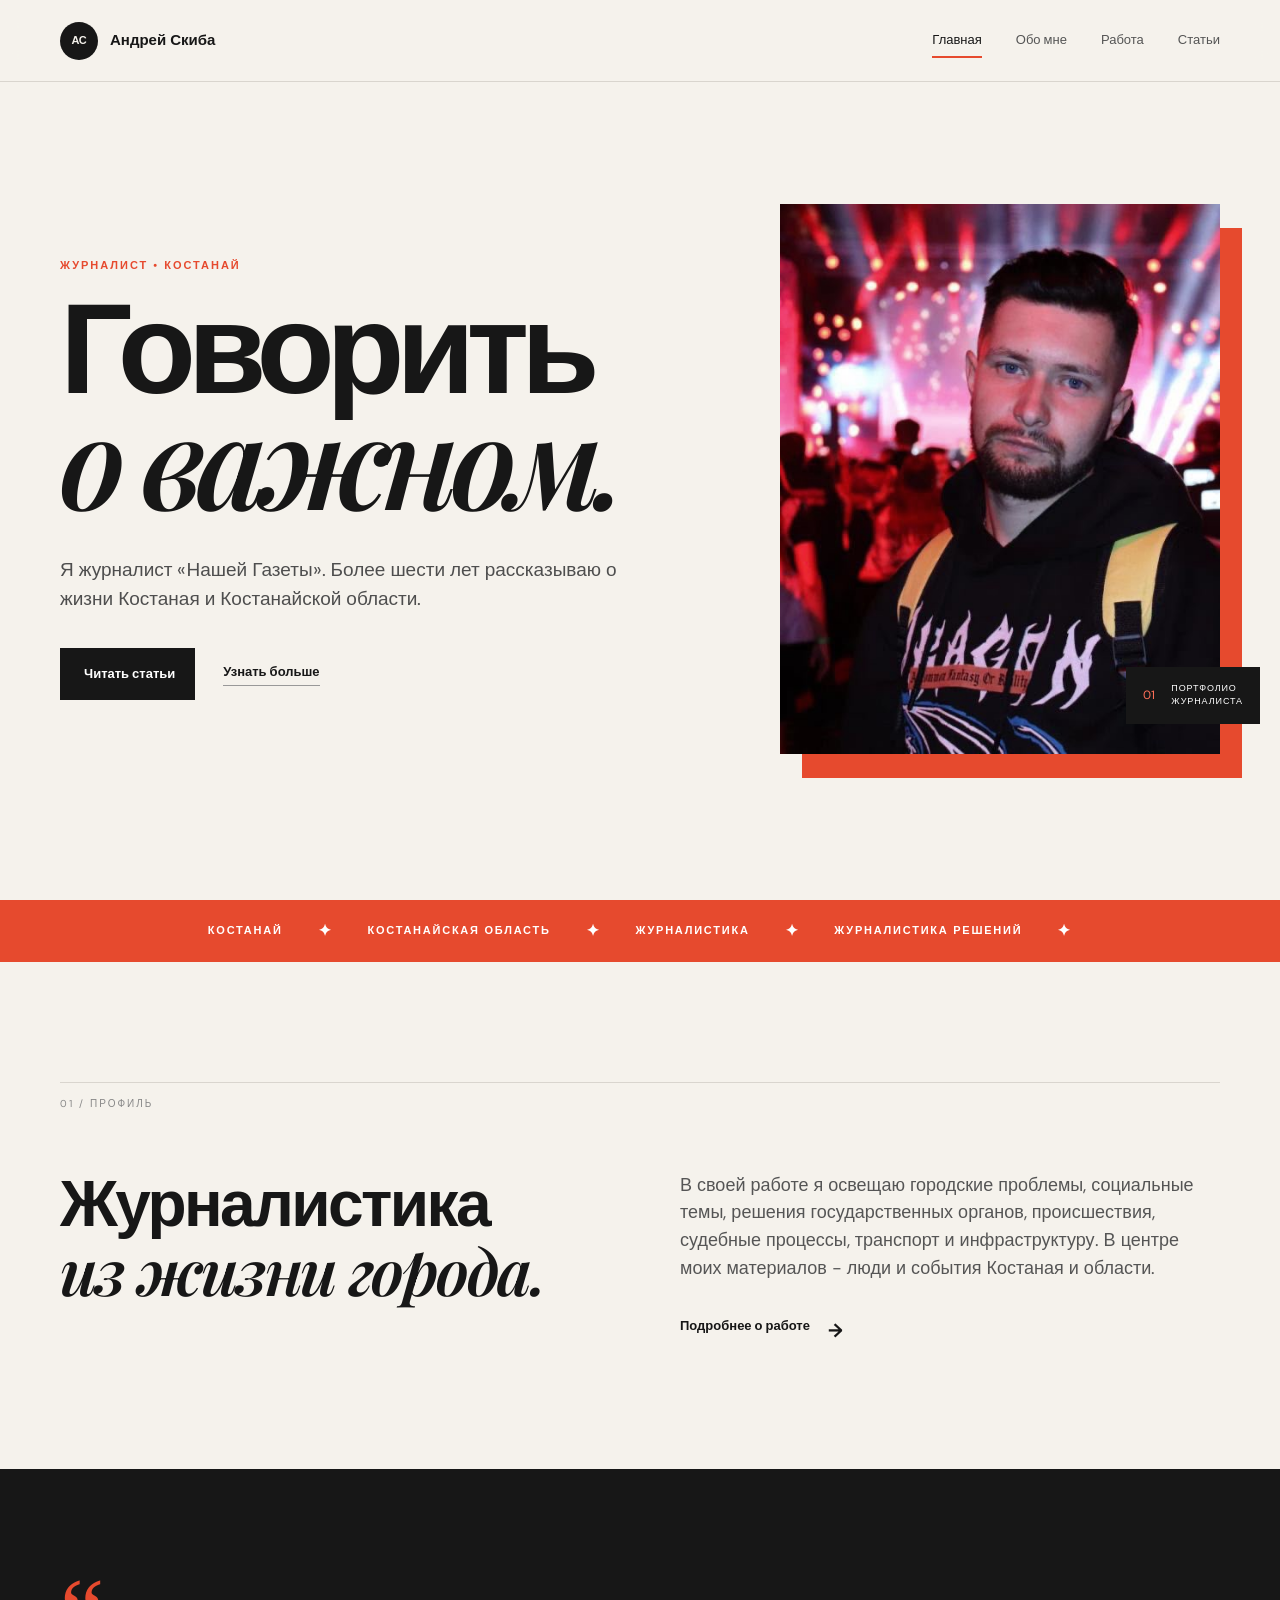
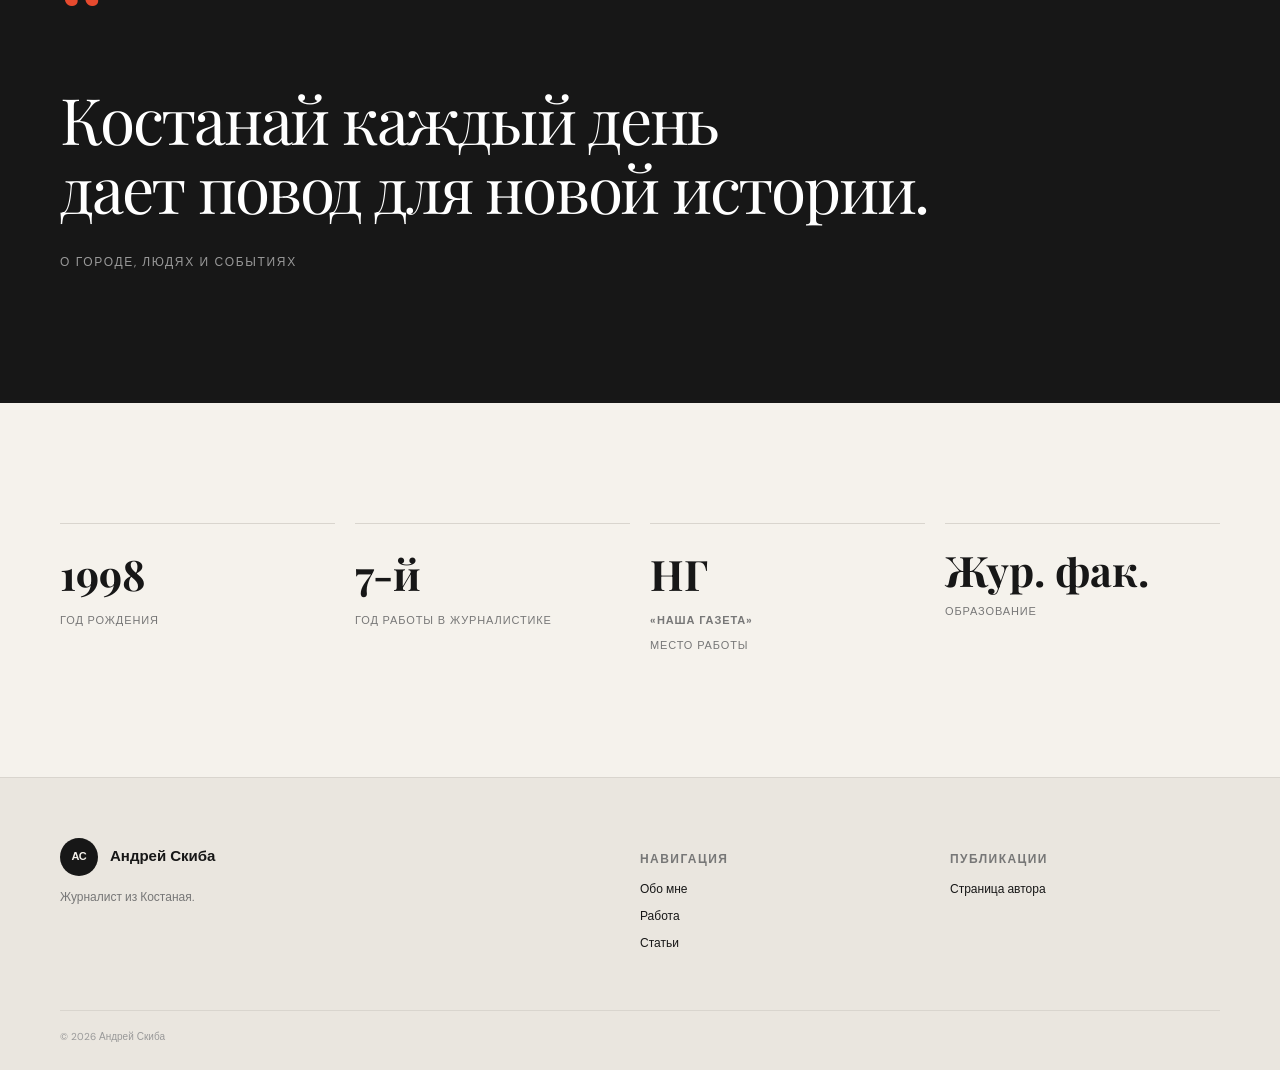
==== index.html @ 79777f46 "Сделать «Жур. фак.» обычным стилем фактов" ====
<!doctype html>
<html lang="ru">
<head>
  <meta charset="utf-8">
  <meta name="viewport" content="width=device-width, initial-scale=1">
  <meta name="description" content="Андрей Скиба - журналист из Костаная. Городские проблемы, социальные темы, происшествия, суды и жизнь региона.">
  <title>Андрей Скиба - журналист</title>
  <link rel="stylesheet" href="style.css">
  <script defer src="script.js"></script>
</head>
<body>
<header class="site-header">
  <a class="brand" href="index.html"><span>АС</span><b>Андрей Скиба</b></a>
  <button class="menu-toggle" aria-label="Открыть меню">☰</button>
  <nav class="nav"><a class="active" href="index.html">Главная</a><a href="about.html">Обо мне</a><a href="work.html">Работа</a><a href="articles.html">Статьи</a></nav>
</header>
<main>
  <section class="hero container">
    <div class="hero-copy reveal">
      <p class="eyebrow">Журналист • Костанай</p>
      <h1>Говорить<br><em>о важном.</em></h1>
      <p class="lead">Я журналист «Нашей Газеты». Более шести лет рассказываю о жизни Костаная и Костанайской области.</p>
      <div class="hero-actions"><a class="btn" href="articles.html">Читать статьи</a><a class="text-link" href="about.html">Узнать больше</a></div>
    </div>
    <div class="hero-photo reveal"><div class="photo-frame"><img src="andrey-skiba.jpg" alt="Андрей Скиба"></div><div class="photo-note"><span>01</span><small>Портфолио<br>журналиста</small></div></div>
  </section>
  <section class="ticker"><div class="ticker-inner"><span>Костанай</span><i>✦</i><span>Костанайская область</span><i>✦</i><span>Журналистика</span><i>✦</i><span>Журналистика решений</span><i>✦</i></div></section>
  <section class="intro container section">
    <div class="section-label">01 / Профиль</div>
    <div class="intro-grid"><h2>Журналистика<br><em>из жизни города.</em></h2><div><p>В своей работе я освещаю городские проблемы, социальные темы, решения государственных органов, происшествия, судебные процессы, транспорт и инфраструктуру. В центре моих материалов - люди и события Костаная и области.</p><a class="arrow-link" href="work.html">Подробнее о работе <span>→</span></a></div></div>
  </section>
  <section class="quote-section"><div class="container quote"><span class="quote-mark">“</span><blockquote>Костанай каждый день<br>дает повод для новой истории.</blockquote><p>О городе, людях и событиях</p></div></section>
  <section class="facts container section"><div class="fact"><strong>1998</strong><span>год рождения</span></div><div class="fact"><strong>7-й</strong><span>год работы в журналистике</span></div><div class="fact"><strong>НГ</strong><span><b>«Наша Газета»</b><br>место работы</span></div><div class="fact" style="display:block;padding-top:18px"><strong style="font-size:42px;line-height:normal">Жур. фак.</strong><span>образование</span></div></section>
</main>
<footer class="footer"><div class="container footer-grid"><div><a class="brand" href="index.html"><span>АС</span><b>Андрей Скиба</b></a><p>Журналист из Костаная.</p></div><div><p class="footer-label">Навигация</p><a href="about.html">Обо мне</a><a href="work.html">Работа</a><a href="articles.html">Статьи</a></div><div><p class="footer-label">Публикации</p><a href="https://ng.kz/authors/andrey-skiba" target="_blank" rel="noopener">Страница автора</a></div></div><div class="container copyright">© 2026 Андрей Скиба</div></footer>
</body>
</html>
---- style.css ----
@import url('https://fonts.googleapis.com/css2?family=DM+Sans:wght@400;500;600;700&family=Playfair+Display:ital,wght@0,600;0,700;1,600;1,700&display=swap');
:root{--ink:#171717;--muted:#6d6d6d;--paper:#f5f2ec;--line:#d9d5ce;--accent:#e64a2e;--white:#fff}*{box-sizing:border-box}html{scroll-behavior:smooth}body{margin:0;background:var(--paper);color:var(--ink);font-family:'DM Sans',Arial,sans-serif;line-height:1.55}a{color:inherit;text-decoration:none}.container{width:min(1160px,calc(100% - 48px));margin:auto}.site-header{height:82px;display:flex;align-items:center;justify-content:space-between;padding:0 max(24px,calc((100vw - 1160px)/2));border-bottom:1px solid var(--line);background:rgba(245,242,236,.92);backdrop-filter:blur(14px);position:sticky;top:0;z-index:20}.brand{display:flex;align-items:center;gap:12px;font-size:15px}.brand span{display:grid;place-items:center;width:38px;height:38px;border-radius:50%;background:var(--ink);color:var(--paper);font-size:11px;font-weight:700;letter-spacing:-.03em}.nav{display:flex;gap:34px;font-size:13px}.nav a{position:relative;padding:31px 0;color:#555}.nav a.active,.nav a:hover{color:var(--ink)}.nav a.active:after{content:'';position:absolute;left:0;right:0;bottom:24px;height:2px;background:var(--accent)}.menu-toggle{display:none;border:0;background:none;font-size:24px}.hero{min-height:calc(100vh - 82px);display:grid;grid-template-columns:1fr .82fr;align-items:center;gap:80px;padding-top:45px;padding-bottom:70px}.eyebrow{font-size:11px;text-transform:uppercase;letter-spacing:.18em;font-weight:700;color:var(--accent);margin:0 0 22px}.hero h1,.page-hero h1{font-size:clamp(70px,10vw,138px);line-height:.84;letter-spacing:-.065em;margin:0 0 35px;font-weight:600}.hero h1 em,.page-hero h1 em,h2 em{font-family:'Playfair Display',Georgia,serif;font-weight:600}.lead{font-size:19px;line-height:1.55;color:#4e4e4e;max-width:570px}.narrow{max-width:620px}.hero-actions{display:flex;align-items:center;gap:28px;margin-top:34px}.btn{display:inline-flex;align-items:center;gap:28px;background:var(--ink);color:white;padding:16px 20px 16px 24px;font-size:13px;font-weight:700;transition:.25s}.btn span{font-size:18px}.btn:hover{background:var(--accent);transform:translateY(-2px)}.btn.large{margin-top:18px;padding:18px 22px 18px 25px}.text-link,.arrow-link{font-size:13px;font-weight:700;border-bottom:1px solid #999;padding-bottom:3px}.arrow-link{display:inline-flex;gap:18px;border:0}.arrow-link span{font-size:19px}.hero-photo{position:relative;justify-self:end;width:min(440px,100%)}.photo-frame{background:#ddd;aspect-ratio:4/5;overflow:hidden;box-shadow:22px 24px 0 var(--accent)}.photo-frame img{width:100%;height:100%;object-fit:cover;filter:saturate(.9)}.photo-note{position:absolute;right:-40px;bottom:30px;background:var(--ink);color:white;padding:15px 17px;display:flex;gap:16px;align-items:center}.photo-note span{font-size:12px;color:#ff7059}.photo-note small{font-size:9px;text-transform:uppercase;letter-spacing:.1em;line-height:1.5}.ticker{overflow:hidden;background:var(--accent);color:white}.ticker-inner{height:62px;display:flex;justify-content:center;align-items:center;gap:35px;white-space:nowrap;font-size:11px;text-transform:uppercase;letter-spacing:.16em;font-weight:700}.ticker i{font-style:normal;font-size:16px}.section{padding-top:120px;padding-bottom:120px}.section-label{font-size:10px;text-transform:uppercase;letter-spacing:.2em;color:#888;border-top:1px solid var(--line);padding-top:13px}.intro-grid{display:grid;grid-template-columns:1fr 1fr;gap:80px;margin-top:60px}.intro h2,.method h2{font-size:clamp(40px,5vw,68px);line-height:1.03;letter-spacing:-.04em;margin:0}.intro-grid p{font-size:18px;color:#555;max-width:520px;margin:0 0 30px}.quote-section{background:var(--ink);color:white}.quote{padding:120px 0}.quote-mark{color:var(--accent);font-family:Georgia,serif;font-size:100px;line-height:.5}.quote blockquote{font-family:'Playfair Display',Georgia,serif;font-size:clamp(34px,5vw,65px);line-height:1.08;letter-spacing:-.035em;margin:30px 0}.quote p{color:#999;font-size:12px;text-transform:uppercase;letter-spacing:.14em}.facts{display:grid;grid-template-columns:repeat(4,1fr);gap:20px}.fact{border-top:1px solid var(--line);padding-top:18px}.fact strong{display:block;font-family:'Playfair Display',Georgia,serif;font-size:42px}.fact:nth-child(4){display:flex;flex-direction:column;justify-content:flex-start;padding-top:58px}.fact:nth-child(4) strong{font-size:20px;line-height:1.15}.fact-sub{display:block;font-size:14px;font-weight:700;line-height:1.2;margin-top:2px}.fact span{font-size:11px;color:#777;text-transform:uppercase;letter-spacing:.08em}.footer{background:#eae6df;border-top:1px solid var(--line);padding:60px 0 25px}.footer-grid{display:grid;grid-template-columns:2fr 1fr 1fr;gap:40px}.footer-grid p{color:#777;font-size:12px}.footer-grid>a,.footer-grid>div>a:not(.brand){display:block;font-size:12px;margin:8px 0}.footer-label{font-weight:700!important;text-transform:uppercase;letter-spacing:.12em}.copyright{border-top:1px solid var(--line);margin-top:50px;padding-top:18px;color:#999;font-size:10px}.page-hero{padding-top:105px;padding-bottom:100px}.page-hero h1{font-size:clamp(70px,10vw,132px);margin-bottom:38px}.bio{display:grid;grid-template-columns:.72fr 1fr;gap:90px;align-items:center}.bio-photo{aspect-ratio:1/1.08;overflow:hidden}.bio-photo img{width:100%;height:100%;object-fit:cover}.bio-text h2{font-size:clamp(42px,5vw,67px);line-height:1;letter-spacing:-.04em;margin:0 0 35px}.bio-text p:not(.eyebrow){color:#555;max-width:590px;font-size:16px}.timeline-section{background:#eae6df;padding:90px 0}.timeline{display:grid;grid-template-columns:repeat(4,1fr);gap:25px;margin-top:55px}.timeline>div{border-top:2px solid var(--ink);padding-top:17px}.timeline span{font-size:10px;color:var(--accent);text-transform:uppercase;letter-spacing:.14em}.timeline h3{font-size:25px;margin:25px 0 8px}.timeline p{color:#666;font-size:13px}.topics{padding-top:30px;padding-bottom:130px}.topic{display:grid;grid-template-columns:100px 1fr;gap:30px;border-top:1px solid var(--line);padding:30px 0}.topic>span{font-size:11px;color:var(--accent);font-weight:700}.topic h2{font-size:clamp(25px,3vw,40px);margin:0 0 10px;letter-spacing:-.03em}.topic p{color:#666;max-width:700px;margin:0}.method{background:#ded9d0;padding:110px 0}.method-grid{display:grid;grid-template-columns:1fr 1fr;gap:80px}.method p:not(.eyebrow){font-size:18px;color:#555;max-width:530px}.article-feature{background:var(--ink);color:white;display:grid;grid-template-columns:.5fr 1fr;gap:40px;padding:70px;margin-bottom:120px}.feature-number{font-family:'Playfair Display',Georgia,serif;font-size:110px;color:var(--accent);line-height:1}.article-feature h2{font-size:54px;margin:0 0 20px}.article-feature p:not(.eyebrow){color:#bbb;max-width:620px}.article-feature .arrow-link{color:white}.articles-bottom{padding:90px 0 130px;border-top:1px solid var(--line)}.chips{display:flex;flex-wrap:wrap;gap:10px;margin-top:30px}.chips span,.chips a{border:1px solid #bbb;border-radius:99px;padding:10px 16px;font-size:12px;transition:.25s}.chips a:hover{border-color:var(--ink);background:var(--ink);color:var(--paper)}
.reveal{animation:rise .8s both}.reveal:nth-child(2){animation-delay:.12s}@keyframes rise{from{opacity:0;transform:translateY(24px)}to{opacity:1;transform:none}}
@media(max-width:760px){.site-header{height:68px}.nav{display:none;position:absolute;top:68px;left:0;right:0;background:var(--paper);border-bottom:1px solid var(--line);padding:15px 24px;flex-direction:column;gap:0}.nav.open{display:flex}.nav a{padding:14px 0}.nav a.active:after{bottom:8px}.menu-toggle{display:block}.hero{grid-template-columns:1fr;gap:55px;min-height:auto;padding-top:75px}.hero h1{font-size:78px}.hero-photo{width:82%;justify-self:start;margin-left:8px}.photo-note{right:-25px}.intro-grid,.method-grid,.bio{grid-template-columns:1fr;gap:45px}.section{padding:80px 0}.facts{grid-template-columns:1fr 1fr;gap:35px}.fact:nth-child(4){padding-top:48px}.fact:nth-child(4) strong{font-size:18px}.quote{padding:80px 0}.quote blockquote{font-size:39px}.page-hero{padding:75px 0 70px}.page-hero h1{font-size:78px}.timeline{grid-template-columns:1fr 1fr}.topic{grid-template-columns:45px 1fr;gap:10px}.article-feature{grid-template-columns:1fr;margin:0 24px 80px;padding:45px 30px}.article-feature h2{font-size:42px}.footer-grid{grid-template-columns:1fr 1fr}.footer-grid>div:first-child{grid-column:1/-1}.ticker-inner{justify-content:flex-start;animation:ticker 20s linear infinite}.hero-actions{flex-wrap:wrap}@keyframes ticker{to{transform:translateX(-35%)}}}
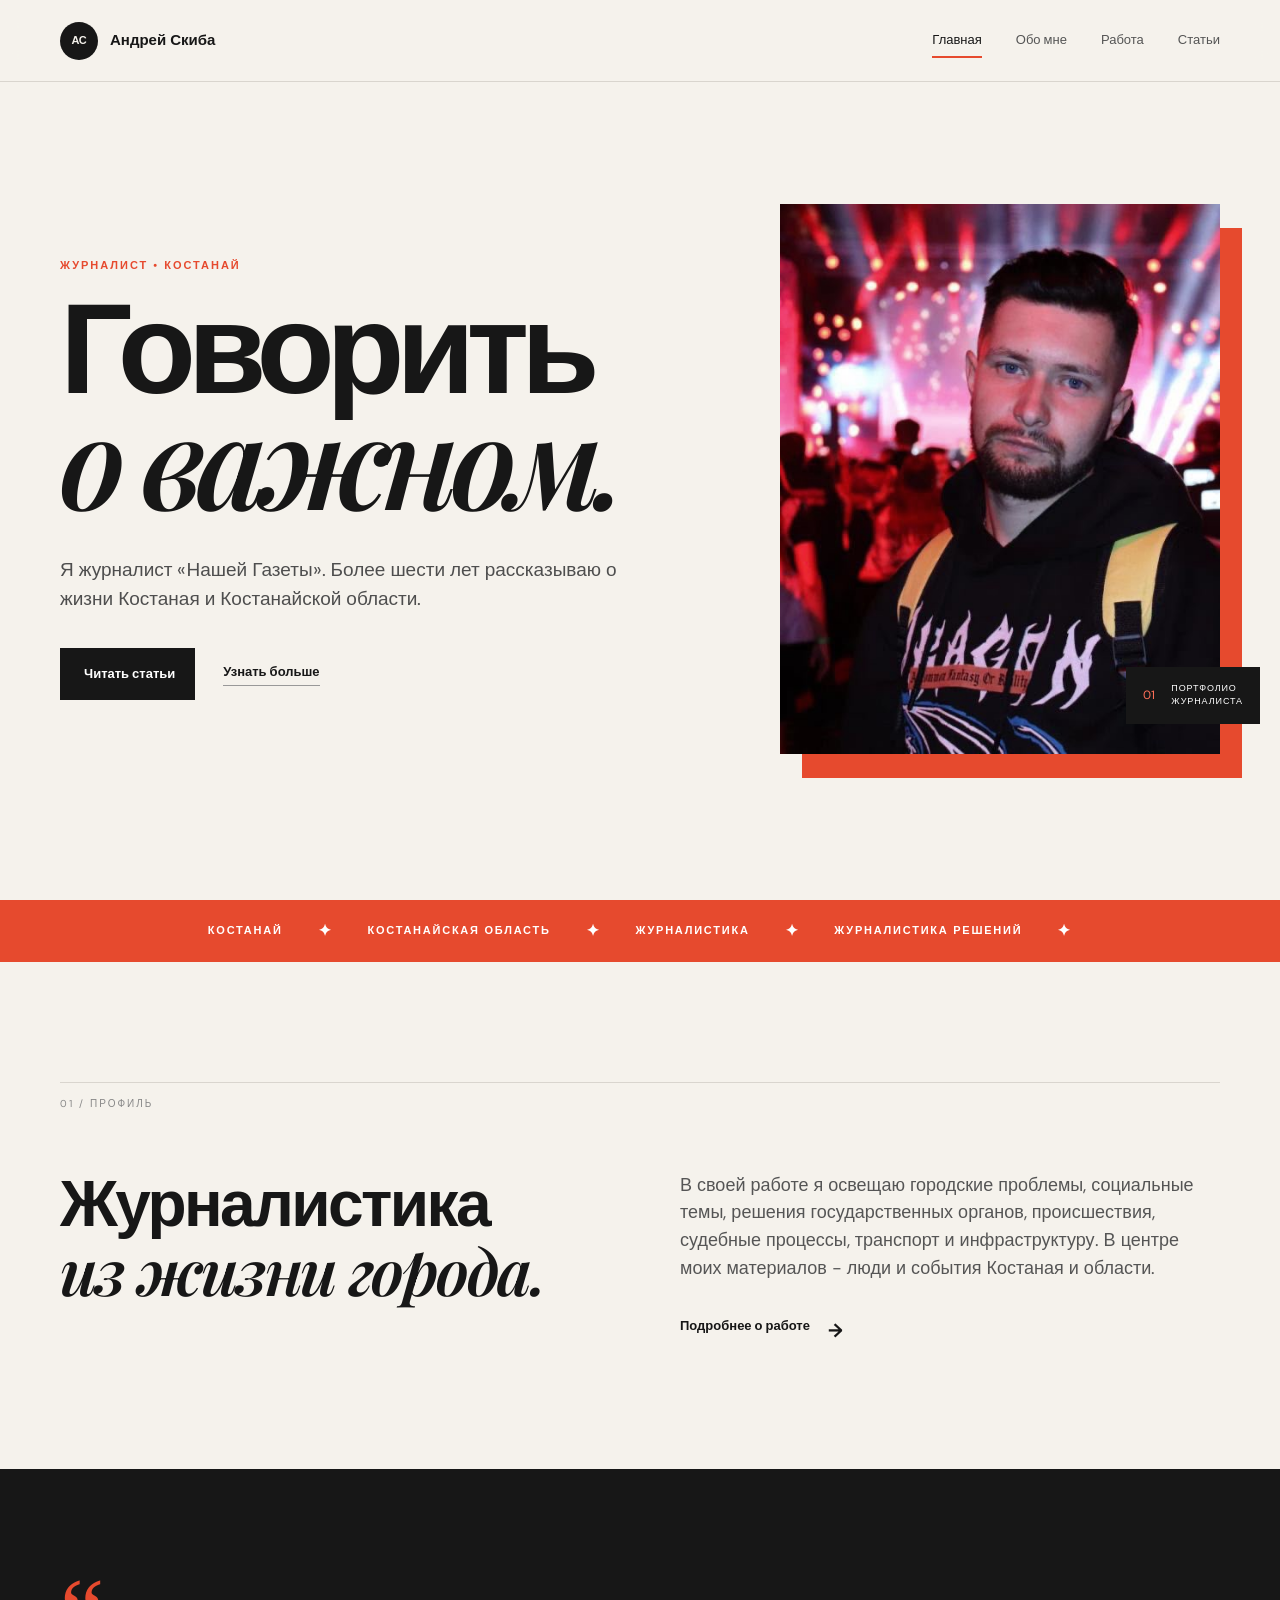
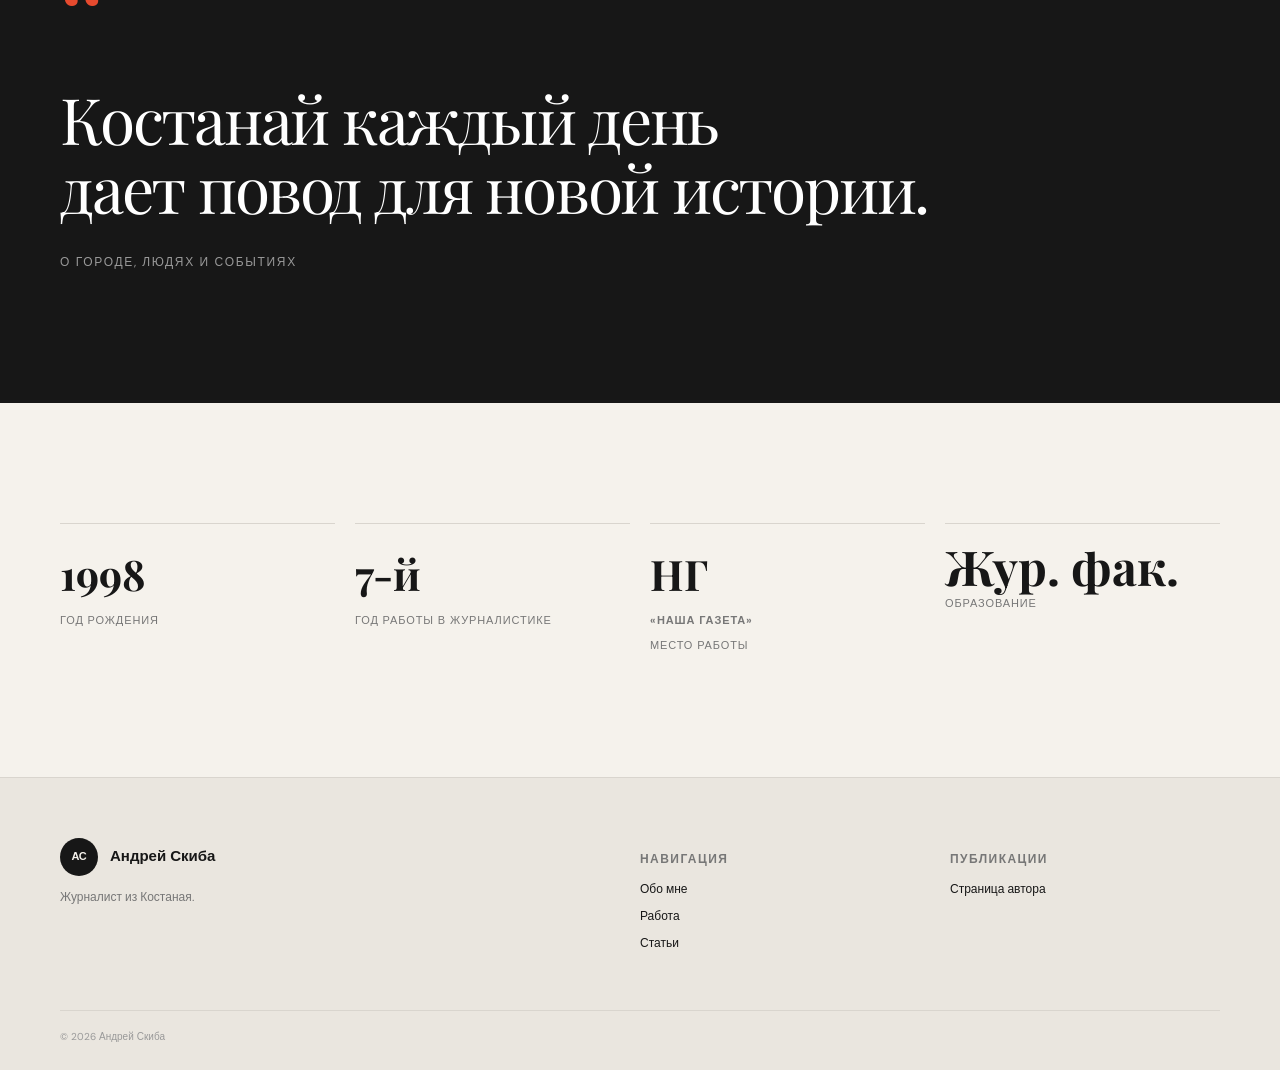
==== commit 73e1f1a3: "Увеличить «Жур. фак.»" ====
--- a/index.html
+++ b/index.html
@@ -30,7 +30,7 @@
     <div class="intro-grid"><h2>Журналистика<br><em>из жизни города.</em></h2><div><p>В своей работе я освещаю городские проблемы, социальные темы, решения государственных органов, происшествия, судебные процессы, транспорт и инфраструктуру. В центре моих материалов - люди и события Костаная и области.</p><a class="arrow-link" href="work.html">Подробнее о работе <span>→</span></a></div></div>
   </section>
   <section class="quote-section"><div class="container quote"><span class="quote-mark">“</span><blockquote>Костанай каждый день<br>дает повод для новой истории.</blockquote><p>О городе, людях и событиях</p></div></section>
-  <section class="facts container section"><div class="fact"><strong>1998</strong><span>год рождения</span></div><div class="fact"><strong>7-й</strong><span>год работы в журналистике</span></div><div class="fact"><strong>НГ</strong><span><b>«Наша Газета»</b><br>место работы</span></div><div class="fact" style="display:block;padding-top:18px"><strong style="font-size:42px;line-height:normal">Жур. фак.</strong><span>образование</span></div></section>
+  <section class="facts container section"><div class="fact"><strong>1998</strong><span>год рождения</span></div><div class="fact"><strong>7-й</strong><span>год работы в журналистике</span></div><div class="fact"><strong>НГ</strong><span><b>«Наша Газета»</b><br>место работы</span></div><div class="fact" style="display:block;padding-top:18px"><strong style="font-size:48px;line-height:1">Жур. фак.</strong><span>образование</span></div></section>
 </main>
 <footer class="footer"><div class="container footer-grid"><div><a class="brand" href="index.html"><span>АС</span><b>Андрей Скиба</b></a><p>Журналист из Костаная.</p></div><div><p class="footer-label">Навигация</p><a href="about.html">Обо мне</a><a href="work.html">Работа</a><a href="articles.html">Статьи</a></div><div><p class="footer-label">Публикации</p><a href="https://ng.kz/authors/andrey-skiba" target="_blank" rel="noopener">Страница автора</a></div></div><div class="container copyright">© 2026 Андрей Скиба</div></footer>
 </body>
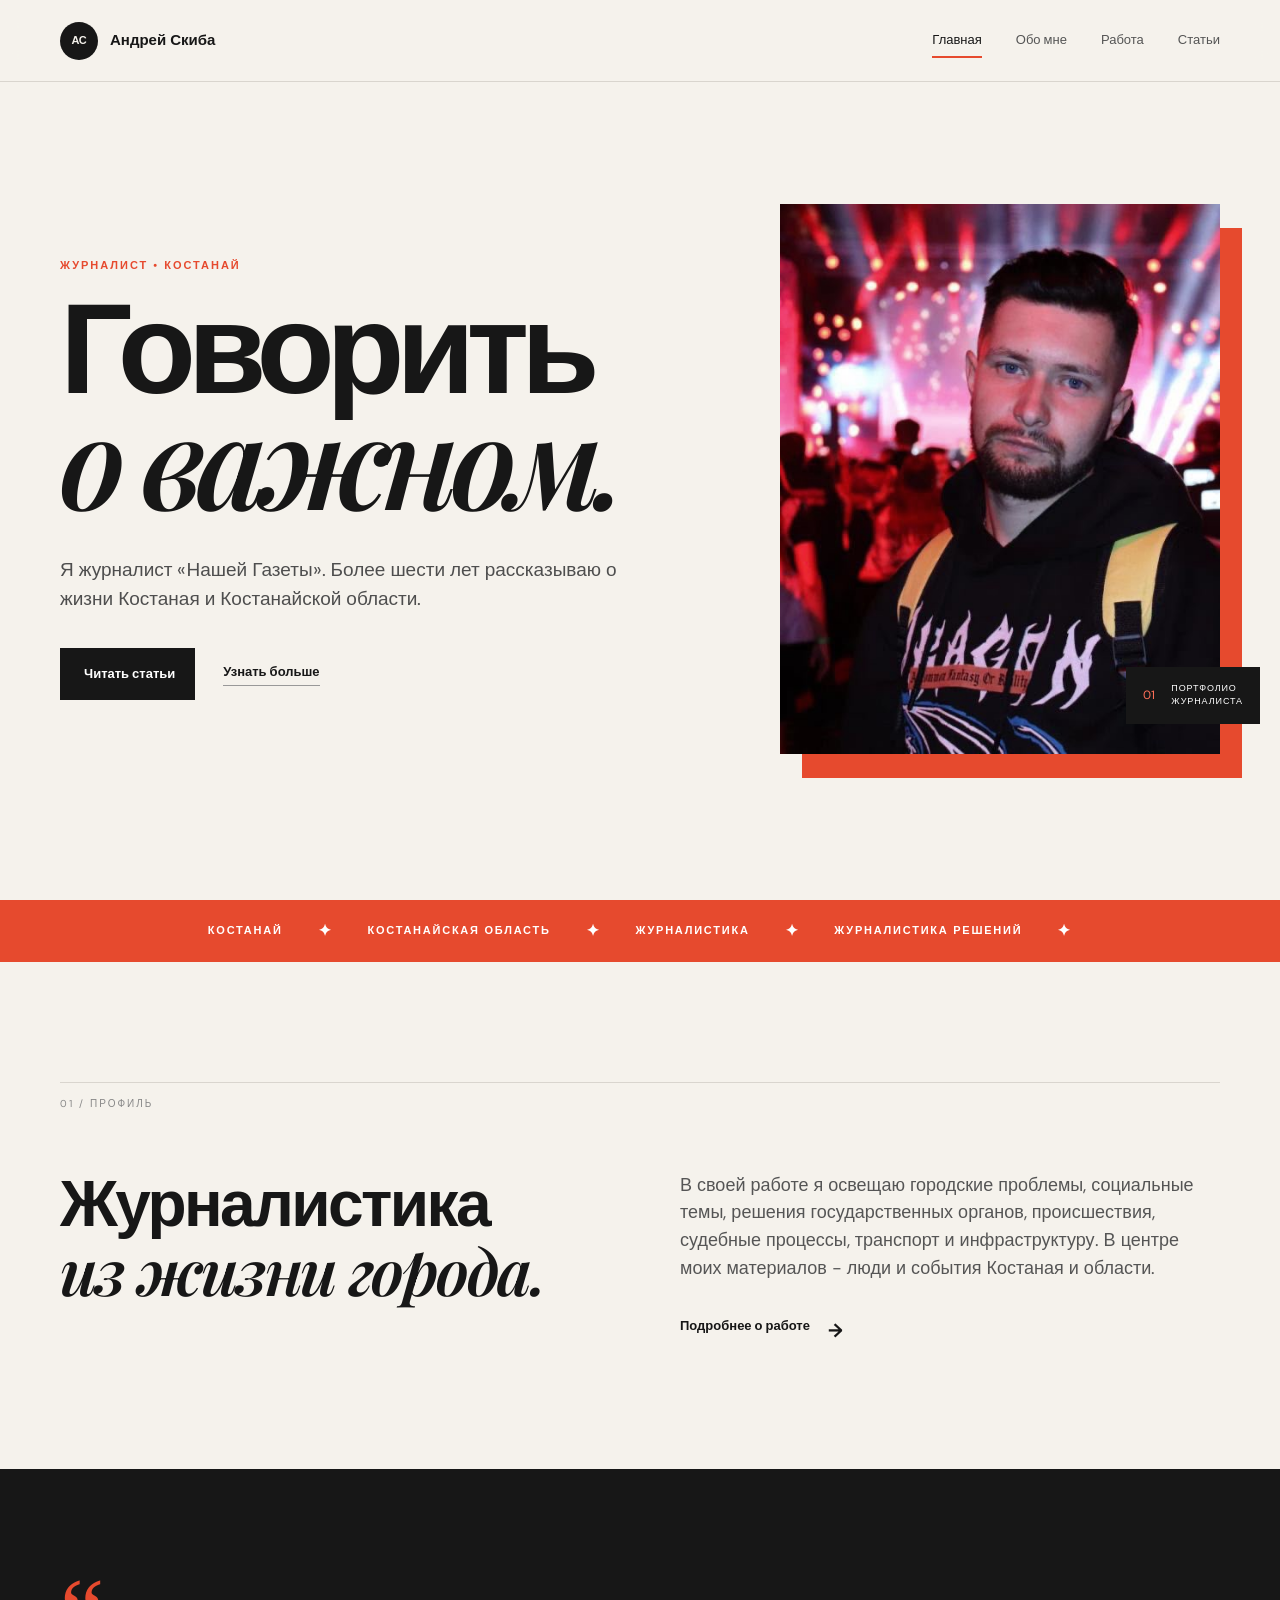
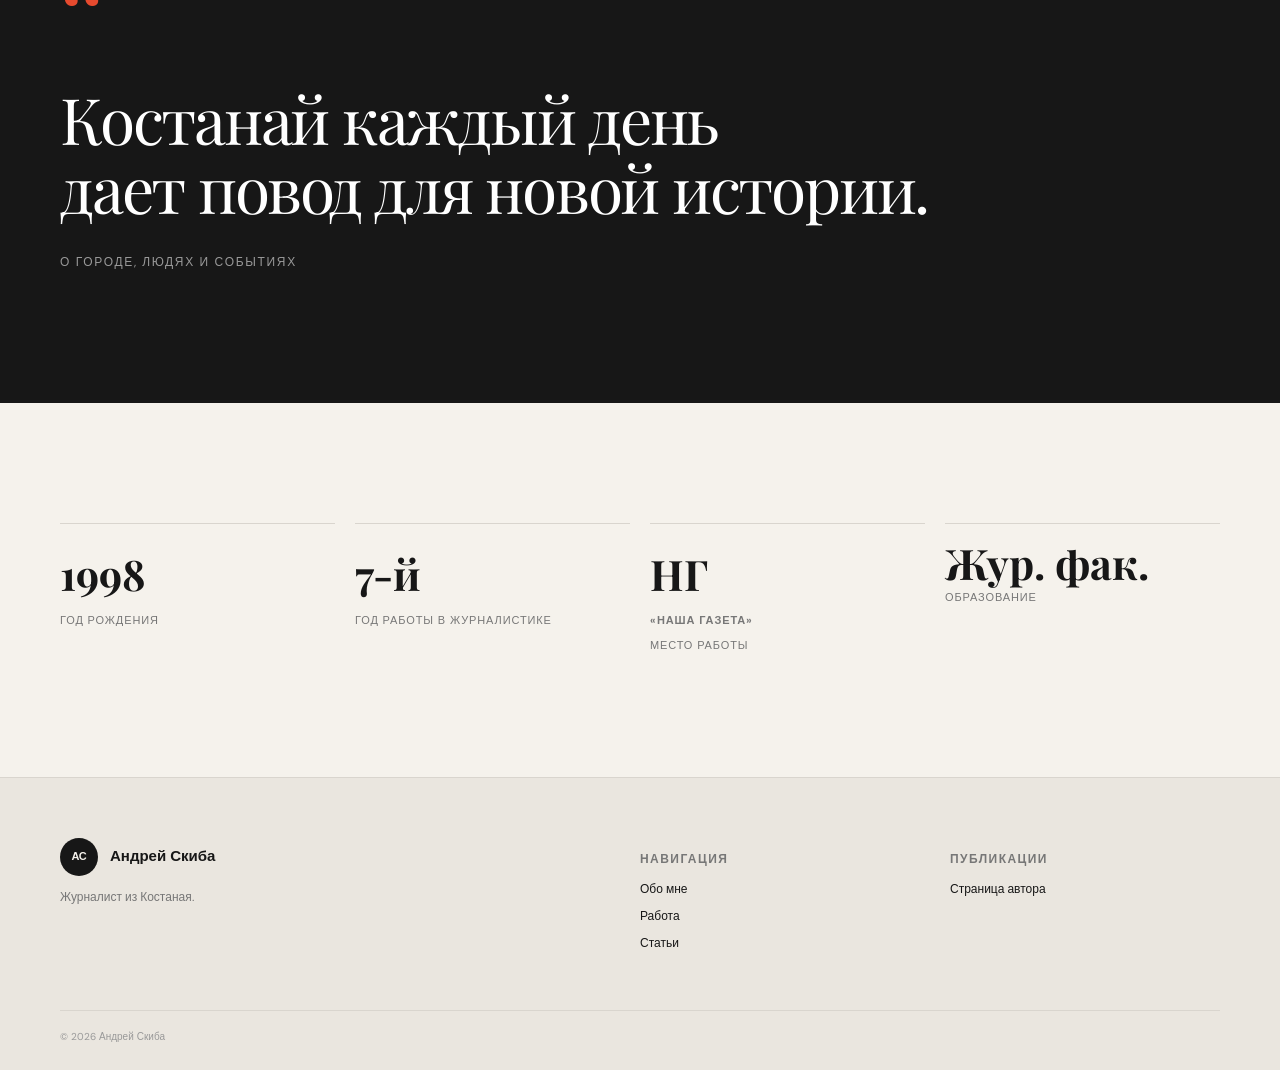
==== commit 98bdfcdf: "Уменьшить размер подписи Жур. фак." ====
--- a/index.html
+++ b/index.html
@@ -30,7 +30,7 @@
     <div class="intro-grid"><h2>Журналистика<br><em>из жизни города.</em></h2><div><p>В своей работе я освещаю городские проблемы, социальные темы, решения государственных органов, происшествия, судебные процессы, транспорт и инфраструктуру. В центре моих материалов - люди и события Костаная и области.</p><a class="arrow-link" href="work.html">Подробнее о работе <span>→</span></a></div></div>
   </section>
   <section class="quote-section"><div class="container quote"><span class="quote-mark">“</span><blockquote>Костанай каждый день<br>дает повод для новой истории.</blockquote><p>О городе, людях и событиях</p></div></section>
-  <section class="facts container section"><div class="fact"><strong>1998</strong><span>год рождения</span></div><div class="fact"><strong>7-й</strong><span>год работы в журналистике</span></div><div class="fact"><strong>НГ</strong><span><b>«Наша Газета»</b><br>место работы</span></div><div class="fact" style="display:block;padding-top:18px"><strong style="font-size:48px;line-height:1">Жур. фак.</strong><span>образование</span></div></section>
+  <section class="facts container section"><div class="fact"><strong>1998</strong><span>год рождения</span></div><div class="fact"><strong>7-й</strong><span>год работы в журналистике</span></div><div class="fact"><strong>НГ</strong><span><b>«Наша Газета»</b><br>место работы</span></div><div class="fact" style="display:block;padding-top:18px"><strong style="font-size:42px;line-height:1">Жур. фак.</strong><span>образование</span></div></section>
 </main>
 <footer class="footer"><div class="container footer-grid"><div><a class="brand" href="index.html"><span>АС</span><b>Андрей Скиба</b></a><p>Журналист из Костаная.</p></div><div><p class="footer-label">Навигация</p><a href="about.html">Обо мне</a><a href="work.html">Работа</a><a href="articles.html">Статьи</a></div><div><p class="footer-label">Публикации</p><a href="https://ng.kz/authors/andrey-skiba" target="_blank" rel="noopener">Страница автора</a></div></div><div class="container copyright">© 2026 Андрей Скиба</div></footer>
 </body>
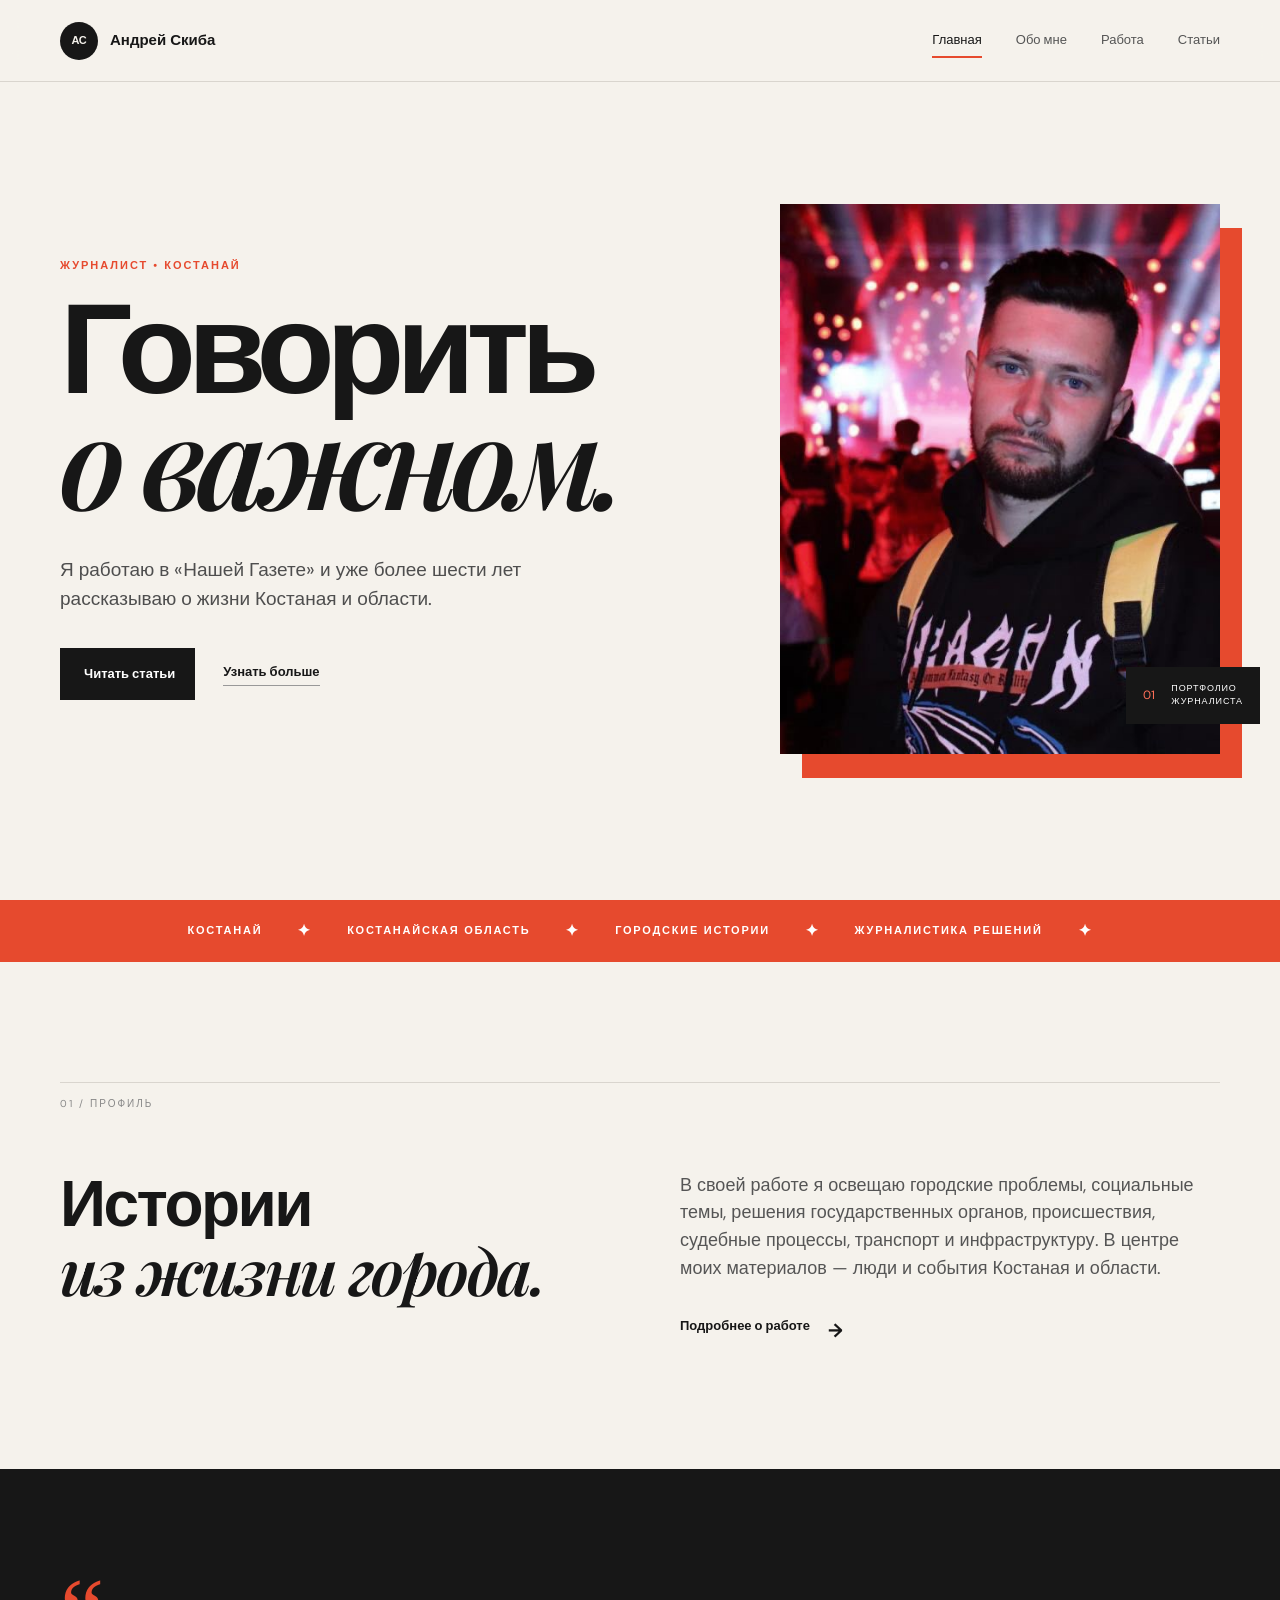
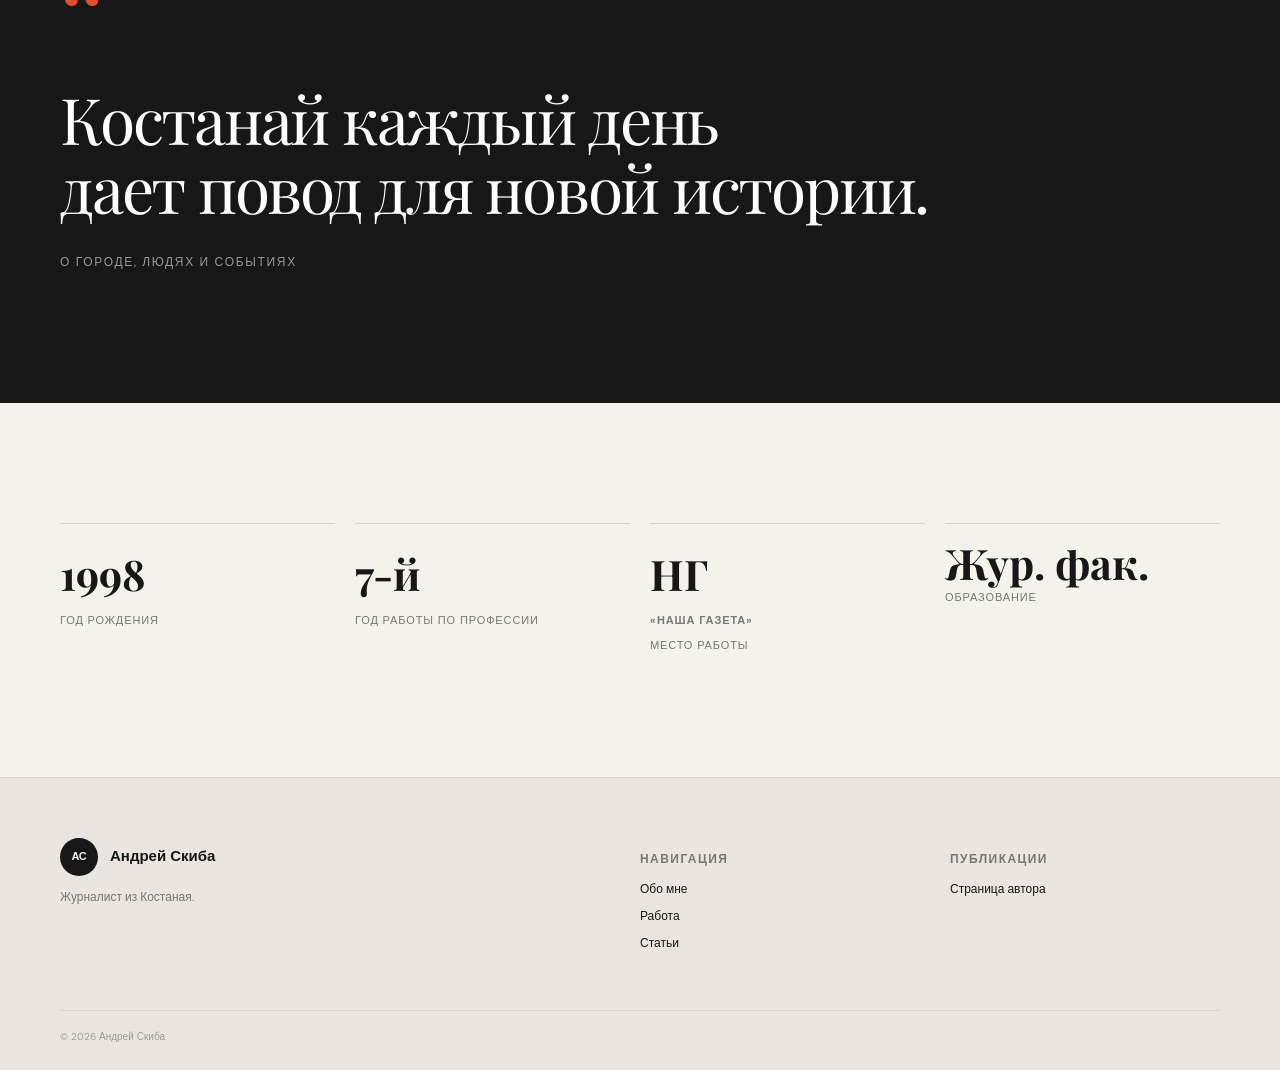
==== commit 4a829b6e: "Почистить тавтологию на главной странице" ====
--- a/index.html
+++ b/index.html
@@ -3,8 +3,8 @@
 <head>
   <meta charset="utf-8">
   <meta name="viewport" content="width=device-width, initial-scale=1">
-  <meta name="description" content="Андрей Скиба - журналист из Костаная. Городские проблемы, социальные темы, происшествия, суды и жизнь региона.">
-  <title>Андрей Скиба - журналист</title>
+  <meta name="description" content="Андрей Скиба из Костаная. Городские проблемы, социальные темы, происшествия, суды и жизнь региона.">
+  <title>Андрей Скиба — журналист</title>
   <link rel="stylesheet" href="style.css">
   <script defer src="script.js"></script>
 </head>
@@ -19,18 +19,18 @@
     <div class="hero-copy reveal">
       <p class="eyebrow">Журналист • Костанай</p>
       <h1>Говорить<br><em>о важном.</em></h1>
-      <p class="lead">Я журналист «Нашей Газеты». Более шести лет рассказываю о жизни Костаная и Костанайской области.</p>
+      <p class="lead">Я работаю в «Нашей Газете» и уже более шести лет рассказываю о жизни Костаная и области.</p>
       <div class="hero-actions"><a class="btn" href="articles.html">Читать статьи</a><a class="text-link" href="about.html">Узнать больше</a></div>
     </div>
     <div class="hero-photo reveal"><div class="photo-frame"><img src="andrey-skiba.jpg" alt="Андрей Скиба"></div><div class="photo-note"><span>01</span><small>Портфолио<br>журналиста</small></div></div>
   </section>
-  <section class="ticker"><div class="ticker-inner"><span>Костанай</span><i>✦</i><span>Костанайская область</span><i>✦</i><span>Журналистика</span><i>✦</i><span>Журналистика решений</span><i>✦</i></div></section>
+  <section class="ticker"><div class="ticker-inner"><span>Костанай</span><i>✦</i><span>Костанайская область</span><i>✦</i><span>Городские истории</span><i>✦</i><span>Журналистика решений</span><i>✦</i></div></section>
   <section class="intro container section">
     <div class="section-label">01 / Профиль</div>
-    <div class="intro-grid"><h2>Журналистика<br><em>из жизни города.</em></h2><div><p>В своей работе я освещаю городские проблемы, социальные темы, решения государственных органов, происшествия, судебные процессы, транспорт и инфраструктуру. В центре моих материалов - люди и события Костаная и области.</p><a class="arrow-link" href="work.html">Подробнее о работе <span>→</span></a></div></div>
+    <div class="intro-grid"><h2>Истории<br><em>из жизни города.</em></h2><div><p>В своей работе я освещаю городские проблемы, социальные темы, решения государственных органов, происшествия, судебные процессы, транспорт и инфраструктуру. В центре моих материалов — люди и события Костаная и области.</p><a class="arrow-link" href="work.html">Подробнее о работе <span>→</span></a></div></div>
   </section>
   <section class="quote-section"><div class="container quote"><span class="quote-mark">“</span><blockquote>Костанай каждый день<br>дает повод для новой истории.</blockquote><p>О городе, людях и событиях</p></div></section>
-  <section class="facts container section"><div class="fact"><strong>1998</strong><span>год рождения</span></div><div class="fact"><strong>7-й</strong><span>год работы в журналистике</span></div><div class="fact"><strong>НГ</strong><span><b>«Наша Газета»</b><br>место работы</span></div><div class="fact" style="display:block;padding-top:18px"><strong style="font-size:42px;line-height:1">Жур. фак.</strong><span>образование</span></div></section>
+  <section class="facts container section"><div class="fact"><strong>1998</strong><span>год рождения</span></div><div class="fact"><strong>7-й</strong><span>год работы по профессии</span></div><div class="fact"><strong>НГ</strong><span><b>«Наша Газета»</b><br>место работы</span></div><div class="fact" style="display:block;padding-top:18px"><strong style="font-size:42px;line-height:1">Жур. фак.</strong><span>образование</span></div></section>
 </main>
 <footer class="footer"><div class="container footer-grid"><div><a class="brand" href="index.html"><span>АС</span><b>Андрей Скиба</b></a><p>Журналист из Костаная.</p></div><div><p class="footer-label">Навигация</p><a href="about.html">Обо мне</a><a href="work.html">Работа</a><a href="articles.html">Статьи</a></div><div><p class="footer-label">Публикации</p><a href="https://ng.kz/authors/andrey-skiba" target="_blank" rel="noopener">Страница автора</a></div></div><div class="container copyright">© 2026 Андрей Скиба</div></footer>
 </body>
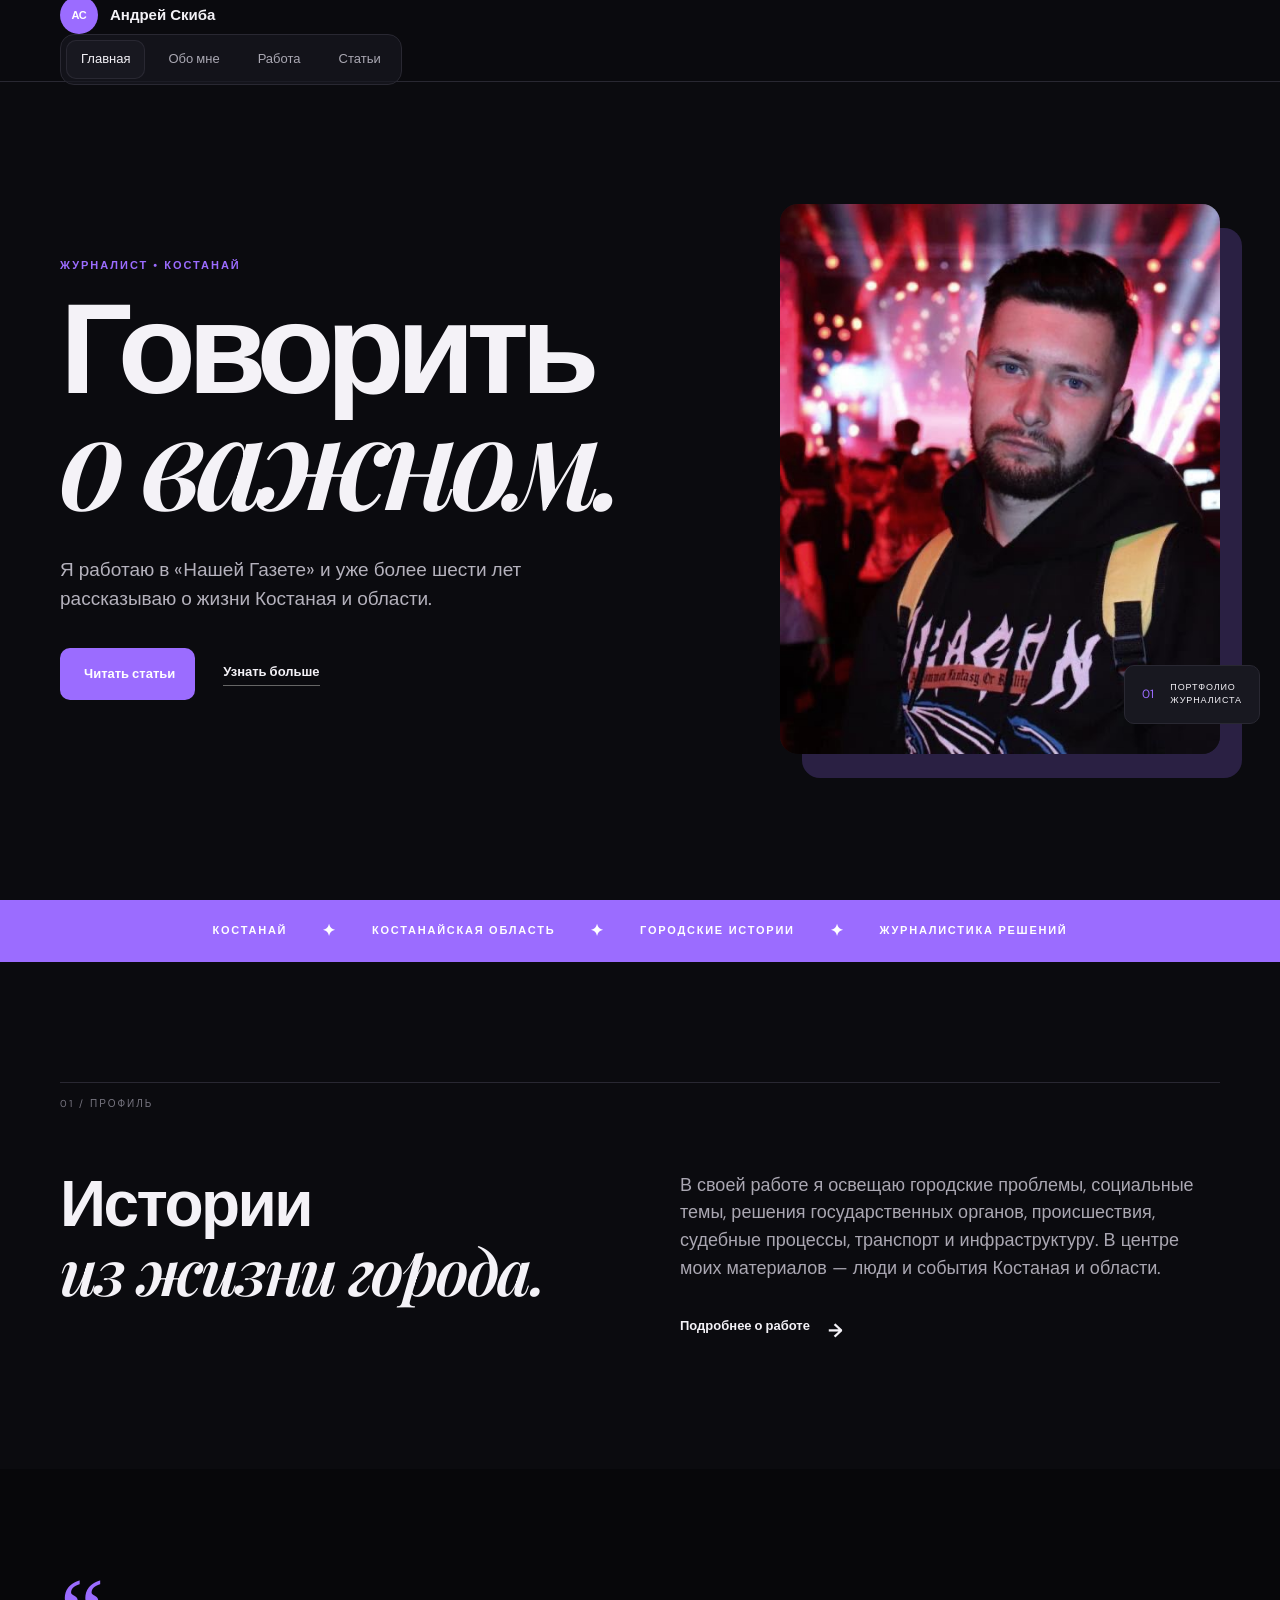
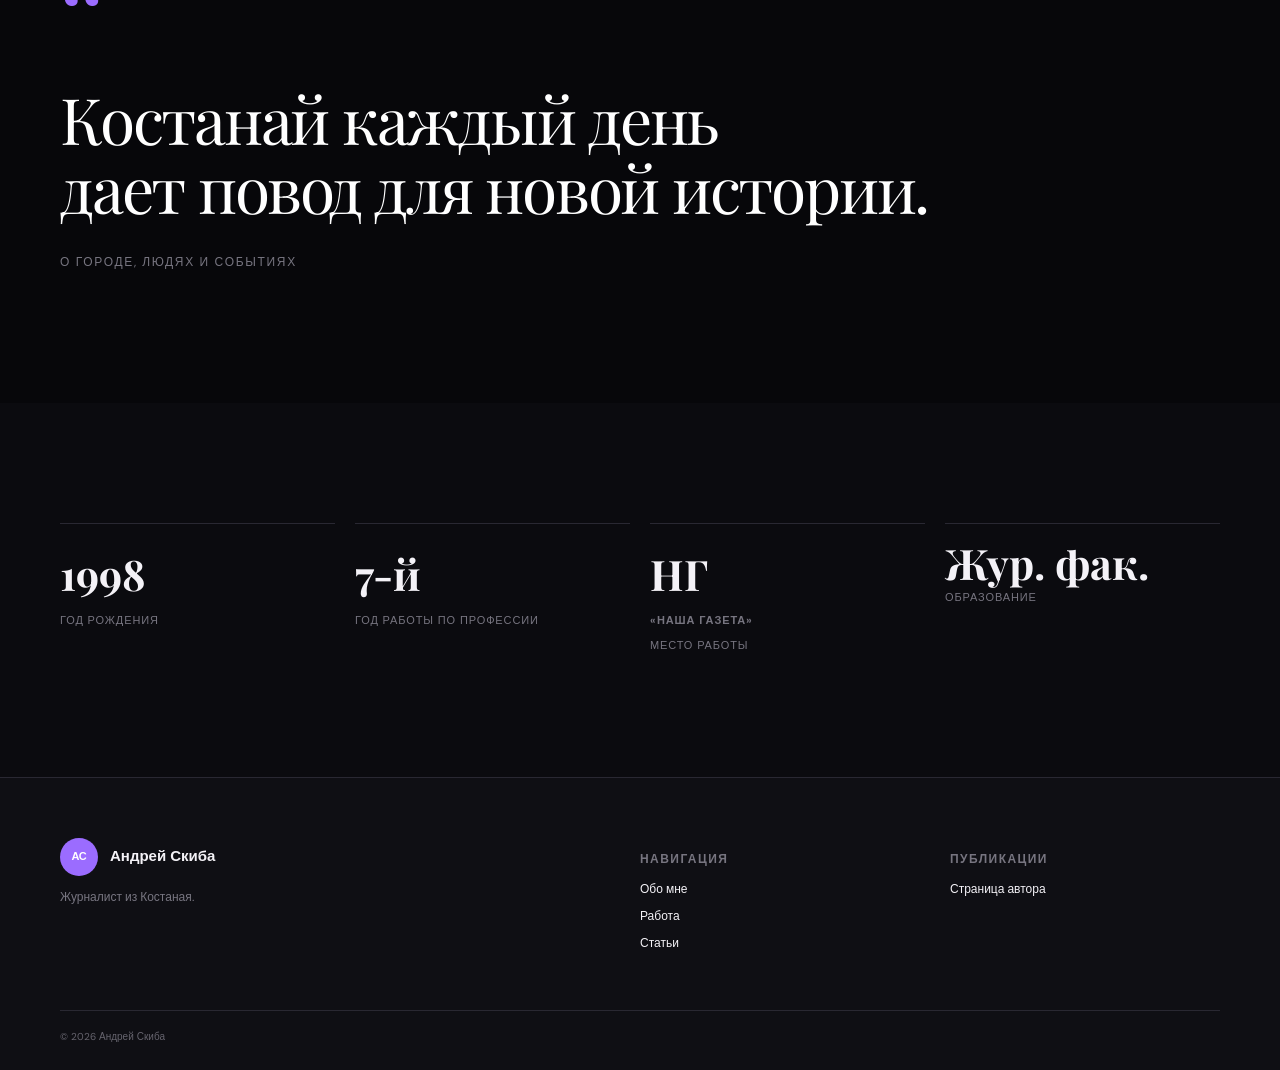
==== commit 34ded8cc: "Make header navigation match portfolio layout" ====
--- a/index.html
+++ b/index.html
@@ -9,29 +9,13 @@
   <script defer src="script.js"></script>
 </head>
 <body>
-<header class="site-header">
-  <a class="brand" href="index.html"><span>АС</span><b>Андрей Скиба</b></a>
-  <button class="menu-toggle" aria-label="Открыть меню">☰</button>
-  <nav class="nav"><a class="active" href="index.html">Главная</a><a href="about.html">Обо мне</a><a href="work.html">Работа</a><a href="articles.html">Статьи</a></nav>
-</header>
+<header class="site-header"><div class="nav-wrap"><a class="brand" href="index.html"><span>АС</span><b>Андрей Скиба</b></a><nav class="nav"><a class="active" href="index.html">Главная</a><a href="about.html">Обо мне</a><a href="work.html">Работа</a><a href="articles.html">Статьи</a></nav></div></header>
 <main>
-  <section class="hero container">
-    <div class="hero-copy reveal">
-      <p class="eyebrow">Журналист • Костанай</p>
-      <h1>Говорить<br><em>о важном.</em></h1>
-      <p class="lead">Я работаю в «Нашей Газете» и уже более шести лет рассказываю о жизни Костаная и области.</p>
-      <div class="hero-actions"><a class="btn" href="articles.html">Читать статьи</a><a class="text-link" href="about.html">Узнать больше</a></div>
-    </div>
-    <div class="hero-photo reveal"><div class="photo-frame"><img src="andrey-skiba.jpg" alt="Андрей Скиба"></div><div class="photo-note"><span>01</span><small>Портфолио<br>журналиста</small></div></div>
-  </section>
-  <section class="ticker"><div class="ticker-inner"><span>Костанай</span><i>✦</i><span>Костанайская область</span><i>✦</i><span>Городские истории</span><i>✦</i><span>Журналистика решений</span><i>✦</i></div></section>
-  <section class="intro container section">
-    <div class="section-label">01 / Профиль</div>
-    <div class="intro-grid"><h2>Истории<br><em>из жизни города.</em></h2><div><p>В своей работе я освещаю городские проблемы, социальные темы, решения государственных органов, происшествия, судебные процессы, транспорт и инфраструктуру. В центре моих материалов — люди и события Костаная и области.</p><a class="arrow-link" href="work.html">Подробнее о работе <span>→</span></a></div></div>
-  </section>
-  <section class="quote-section"><div class="container quote"><span class="quote-mark">“</span><blockquote>Костанай каждый день<br>дает повод для новой истории.</blockquote><p>О городе, людях и событиях</p></div></section>
-  <section class="facts container section"><div class="fact"><strong>1998</strong><span>год рождения</span></div><div class="fact"><strong>7-й</strong><span>год работы по профессии</span></div><div class="fact"><strong>НГ</strong><span><b>«Наша Газета»</b><br>место работы</span></div><div class="fact" style="display:block;padding-top:18px"><strong style="font-size:42px;line-height:1">Жур. фак.</strong><span>образование</span></div></section>
+<section class="hero container"><div class="hero-copy reveal"><p class="eyebrow">Журналист • Костанай</p><h1>Говорить<br><em>о важном.</em></h1><p class="lead">Я работаю в «Нашей Газете» и уже более шести лет рассказываю о жизни Костаная и области.</p><div class="hero-actions"><a class="btn" href="articles.html">Читать статьи</a><a class="text-link" href="about.html">Узнать больше</a></div></div><div class="hero-photo reveal"><div class="photo-frame"><img src="andrey-skiba.jpg" alt="Андрей Скиба"></div><div class="photo-note"><span>01</span><small>Портфолио<br>журналиста</small></div></div></section>
+<section class="ticker"><div class="ticker-inner"><span>Костанай</span><i>✦</i><span>Костанайская область</span><i>✦</i><span>Городские истории</span><i>✦</i><span>Журналистика решений</span></div></section>
+<section class="intro container section"><div class="section-label">01 / Профиль</div><div class="intro-grid"><h2>Истории<br><em>из жизни города.</em></h2><div><p>В своей работе я освещаю городские проблемы, социальные темы, решения государственных органов, происшествия, судебные процессы, транспорт и инфраструктуру. В центре моих материалов — люди и события Костаная и области.</p><a class="arrow-link" href="work.html">Подробнее о работе <span>→</span></a></div></div></section>
+<section class="quote-section"><div class="container quote"><span class="quote-mark">“</span><blockquote>Костанай каждый день<br>дает повод для новой истории.</blockquote><p>О городе, людях и событиях</p></div></section>
+<section class="facts container section"><div class="fact"><strong>1998</strong><span>год рождения</span></div><div class="fact"><strong>7-й</strong><span>год работы по профессии</span></div><div class="fact"><strong>НГ</strong><span><b>«Наша Газета»</b><br>место работы</span></div><div class="fact" style="display:block;padding-top:18px"><strong style="font-size:42px;line-height:1">Жур. фак.</strong><span>образование</span></div></section>
 </main>
 <footer class="footer"><div class="container footer-grid"><div><a class="brand" href="index.html"><span>АС</span><b>Андрей Скиба</b></a><p>Журналист из Костаная.</p></div><div><p class="footer-label">Навигация</p><a href="about.html">Обо мне</a><a href="work.html">Работа</a><a href="articles.html">Статьи</a></div><div><p class="footer-label">Публикации</p><a href="https://ng.kz/authors/andrey-skiba" target="_blank" rel="noopener">Страница автора</a></div></div><div class="container copyright">© 2026 Андрей Скиба</div></footer>
-</body>
-</html>
+</body></html>
--- a/style.css
+++ b/style.css
@@ -1,4 +1,2 @@
 @import url('https://fonts.googleapis.com/css2?family=DM+Sans:wght@400;500;600;700&family=Playfair+Display:ital,wght@0,600;0,700;1,600;1,700&display=swap');
-:root{--ink:#171717;--muted:#6d6d6d;--paper:#f5f2ec;--line:#d9d5ce;--accent:#e64a2e;--white:#fff}*{box-sizing:border-box}html{scroll-behavior:smooth}body{margin:0;background:var(--paper);color:var(--ink);font-family:'DM Sans',Arial,sans-serif;line-height:1.55}a{color:inherit;text-decoration:none}.container{width:min(1160px,calc(100% - 48px));margin:auto}.site-header{height:82px;display:flex;align-items:center;justify-content:space-between;padding:0 max(24px,calc((100vw - 1160px)/2));border-bottom:1px solid var(--line);background:rgba(245,242,236,.92);backdrop-filter:blur(14px);position:sticky;top:0;z-index:20}.brand{display:flex;align-items:center;gap:12px;font-size:15px}.brand span{display:grid;place-items:center;width:38px;height:38px;border-radius:50%;background:var(--ink);color:var(--paper);font-size:11px;font-weight:700;letter-spacing:-.03em}.nav{display:flex;gap:34px;font-size:13px}.nav a{position:relative;padding:31px 0;color:#555}.nav a.active,.nav a:hover{color:var(--ink)}.nav a.active:after{content:'';position:absolute;left:0;right:0;bottom:24px;height:2px;background:var(--accent)}.menu-toggle{display:none;border:0;background:none;font-size:24px}.hero{min-height:calc(100vh - 82px);display:grid;grid-template-columns:1fr .82fr;align-items:center;gap:80px;padding-top:45px;padding-bottom:70px}.eyebrow{font-size:11px;text-transform:uppercase;letter-spacing:.18em;font-weight:700;color:var(--accent);margin:0 0 22px}.hero h1,.page-hero h1{font-size:clamp(70px,10vw,138px);line-height:.84;letter-spacing:-.065em;margin:0 0 35px;font-weight:600}.hero h1 em,.page-hero h1 em,h2 em{font-family:'Playfair Display',Georgia,serif;font-weight:600}.lead{font-size:19px;line-height:1.55;color:#4e4e4e;max-width:570px}.narrow{max-width:620px}.hero-actions{display:flex;align-items:center;gap:28px;margin-top:34px}.btn{display:inline-flex;align-items:center;gap:28px;background:var(--ink);color:white;padding:16px 20px 16px 24px;font-size:13px;font-weight:700;transition:.25s}.btn span{font-size:18px}.btn:hover{background:var(--accent);transform:translateY(-2px)}.btn.large{margin-top:18px;padding:18px 22px 18px 25px}.text-link,.arrow-link{font-size:13px;font-weight:700;border-bottom:1px solid #999;padding-bottom:3px}.arrow-link{display:inline-flex;gap:18px;border:0}.arrow-link span{font-size:19px}.hero-photo{position:relative;justify-self:end;width:min(440px,100%)}.photo-frame{background:#ddd;aspect-ratio:4/5;overflow:hidden;box-shadow:22px 24px 0 var(--accent)}.photo-frame img{width:100%;height:100%;object-fit:cover;filter:saturate(.9)}.photo-note{position:absolute;right:-40px;bottom:30px;background:var(--ink);color:white;padding:15px 17px;display:flex;gap:16px;align-items:center}.photo-note span{font-size:12px;color:#ff7059}.photo-note small{font-size:9px;text-transform:uppercase;letter-spacing:.1em;line-height:1.5}.ticker{overflow:hidden;background:var(--accent);color:white}.ticker-inner{height:62px;display:flex;justify-content:center;align-items:center;gap:35px;white-space:nowrap;font-size:11px;text-transform:uppercase;letter-spacing:.16em;font-weight:700}.ticker i{font-style:normal;font-size:16px}.section{padding-top:120px;padding-bottom:120px}.section-label{font-size:10px;text-transform:uppercase;letter-spacing:.2em;color:#888;border-top:1px solid var(--line);padding-top:13px}.intro-grid{display:grid;grid-template-columns:1fr 1fr;gap:80px;margin-top:60px}.intro h2,.method h2{font-size:clamp(40px,5vw,68px);line-height:1.03;letter-spacing:-.04em;margin:0}.intro-grid p{font-size:18px;color:#555;max-width:520px;margin:0 0 30px}.quote-section{background:var(--ink);color:white}.quote{padding:120px 0}.quote-mark{color:var(--accent);font-family:Georgia,serif;font-size:100px;line-height:.5}.quote blockquote{font-family:'Playfair Display',Georgia,serif;font-size:clamp(34px,5vw,65px);line-height:1.08;letter-spacing:-.035em;margin:30px 0}.quote p{color:#999;font-size:12px;text-transform:uppercase;letter-spacing:.14em}.facts{display:grid;grid-template-columns:repeat(4,1fr);gap:20px}.fact{border-top:1px solid var(--line);padding-top:18px}.fact strong{display:block;font-family:'Playfair Display',Georgia,serif;font-size:42px}.fact:nth-child(4){display:flex;flex-direction:column;justify-content:flex-start;padding-top:58px}.fact:nth-child(4) strong{font-size:20px;line-height:1.15}.fact-sub{display:block;font-size:14px;font-weight:700;line-height:1.2;margin-top:2px}.fact span{font-size:11px;color:#777;text-transform:uppercase;letter-spacing:.08em}.footer{background:#eae6df;border-top:1px solid var(--line);padding:60px 0 25px}.footer-grid{display:grid;grid-template-columns:2fr 1fr 1fr;gap:40px}.footer-grid p{color:#777;font-size:12px}.footer-grid>a,.footer-grid>div>a:not(.brand){display:block;font-size:12px;margin:8px 0}.footer-label{font-weight:700!important;text-transform:uppercase;letter-spacing:.12em}.copyright{border-top:1px solid var(--line);margin-top:50px;padding-top:18px;color:#999;font-size:10px}.page-hero{padding-top:105px;padding-bottom:100px}.page-hero h1{font-size:clamp(70px,10vw,132px);margin-bottom:38px}.bio{display:grid;grid-template-columns:.72fr 1fr;gap:90px;align-items:center}.bio-photo{aspect-ratio:1/1.08;overflow:hidden}.bio-photo img{width:100%;height:100%;object-fit:cover}.bio-text h2{font-size:clamp(42px,5vw,67px);line-height:1;letter-spacing:-.04em;margin:0 0 35px}.bio-text p:not(.eyebrow){color:#555;max-width:590px;font-size:16px}.timeline-section{background:#eae6df;padding:90px 0}.timeline{display:grid;grid-template-columns:repeat(4,1fr);gap:25px;margin-top:55px}.timeline>div{border-top:2px solid var(--ink);padding-top:17px}.timeline span{font-size:10px;color:var(--accent);text-transform:uppercase;letter-spacing:.14em}.timeline h3{font-size:25px;margin:25px 0 8px}.timeline p{color:#666;font-size:13px}.topics{padding-top:30px;padding-bottom:130px}.topic{display:grid;grid-template-columns:100px 1fr;gap:30px;border-top:1px solid var(--line);padding:30px 0}.topic>span{font-size:11px;color:var(--accent);font-weight:700}.topic h2{font-size:clamp(25px,3vw,40px);margin:0 0 10px;letter-spacing:-.03em}.topic p{color:#666;max-width:700px;margin:0}.method{background:#ded9d0;padding:110px 0}.method-grid{display:grid;grid-template-columns:1fr 1fr;gap:80px}.method p:not(.eyebrow){font-size:18px;color:#555;max-width:530px}.article-feature{background:var(--ink);color:white;display:grid;grid-template-columns:.5fr 1fr;gap:40px;padding:70px;margin-bottom:120px}.feature-number{font-family:'Playfair Display',Georgia,serif;font-size:110px;color:var(--accent);line-height:1}.article-feature h2{font-size:54px;margin:0 0 20px}.article-feature p:not(.eyebrow){color:#bbb;max-width:620px}.article-feature .arrow-link{color:white}.articles-bottom{padding:90px 0 130px;border-top:1px solid var(--line)}.chips{display:flex;flex-wrap:wrap;gap:10px;margin-top:30px}.chips span,.chips a{border:1px solid #bbb;border-radius:99px;padding:10px 16px;font-size:12px;transition:.25s}.chips a:hover{border-color:var(--ink);background:var(--ink);color:var(--paper)}
-.reveal{animation:rise .8s both}.reveal:nth-child(2){animation-delay:.12s}@keyframes rise{from{opacity:0;transform:translateY(24px)}to{opacity:1;transform:none}}
-@media(max-width:760px){.site-header{height:68px}.nav{display:none;position:absolute;top:68px;left:0;right:0;background:var(--paper);border-bottom:1px solid var(--line);padding:15px 24px;flex-direction:column;gap:0}.nav.open{display:flex}.nav a{padding:14px 0}.nav a.active:after{bottom:8px}.menu-toggle{display:block}.hero{grid-template-columns:1fr;gap:55px;min-height:auto;padding-top:75px}.hero h1{font-size:78px}.hero-photo{width:82%;justify-self:start;margin-left:8px}.photo-note{right:-25px}.intro-grid,.method-grid,.bio{grid-template-columns:1fr;gap:45px}.section{padding:80px 0}.facts{grid-template-columns:1fr 1fr;gap:35px}.fact:nth-child(4){padding-top:48px}.fact:nth-child(4) strong{font-size:18px}.quote{padding:80px 0}.quote blockquote{font-size:39px}.page-hero{padding:75px 0 70px}.page-hero h1{font-size:78px}.timeline{grid-template-columns:1fr 1fr}.topic{grid-template-columns:45px 1fr;gap:10px}.article-feature{grid-template-columns:1fr;margin:0 24px 80px;padding:45px 30px}.article-feature h2{font-size:42px}.footer-grid{grid-template-columns:1fr 1fr}.footer-grid>div:first-child{grid-column:1/-1}.ticker-inner{justify-content:flex-start;animation:ticker 20s linear infinite}.hero-actions{flex-wrap:wrap}@keyframes ticker{to{transform:translateX(-35%)}}}+:root{--bg:#0b0b0f;--surface:#121219;--surface-2:#181820;--text:#f4f2f7;--muted:#9a98a3;--line:#292832;--accent:#9b6cff}*{box-sizing:border-box}html{scroll-behavior:smooth}body{margin:0;background:var(--bg);color:var(--text);font-family:'DM Sans',Arial,sans-serif;line-height:1.55}a{color:inherit;text-decoration:none}.container{width:min(1160px,calc(100% - 48px));margin:auto}.site-header{height:82px;display:flex;align-items:center;justify-content:space-between;padding:0 max(24px,calc((100vw - 1160px)/2));border-bottom:1px solid var(--line);background:rgba(11,11,15,.86);backdrop-filter:blur(16px);position:sticky;top:0;z-index:20}.brand{display:flex;align-items:center;gap:12px;font-size:15px;font-weight:600}.brand span{display:grid;place-items:center;width:38px;height:38px;border-radius:50%;background:var(--accent);color:#fff;font-size:11px;font-weight:700;letter-spacing:-.03em}.nav{display:flex;align-items:center;gap:8px;font-size:13px;padding:5px;background:rgba(24,24,32,.72);border:1px solid var(--line);border-radius:14px}.nav a{padding:9px 15px;border-radius:10px;color:#aaa8b3;transition:.25s;white-space:nowrap}.nav a.active,.nav a:hover{background:var(--surface-2);color:var(--text)}.nav a.active{box-shadow:inset 0 0 0 1px var(--line)}.menu-toggle{display:none}.hero{min-height:calc(100vh - 82px);display:grid;grid-template-columns:1fr .82fr;align-items:center;gap:80px;padding-top:45px;padding-bottom:70px}.eyebrow{font-size:11px;text-transform:uppercase;letter-spacing:.18em;font-weight:700;color:var(--accent);margin:0 0 22px}.hero h1,.page-hero h1{font-size:clamp(70px,10vw,138px);line-height:.84;letter-spacing:-.065em;margin:0 0 35px;font-weight:600}.hero h1 em,.page-hero h1 em,h2 em{font-family:'Playfair Display',Georgia,serif;font-weight:600}.lead{font-size:19px;line-height:1.55;color:#b5b2bd;max-width:570px}.narrow{max-width:620px}.hero-actions{display:flex;align-items:center;gap:28px;margin-top:34px}.btn{display:inline-flex;align-items:center;gap:28px;background:var(--accent);color:#fff;padding:16px 20px 16px 24px;font-size:13px;font-weight:700;border-radius:10px;transition:.25s}.btn span{font-size:18px}.btn:hover{transform:translateY(-2px);filter:brightness(1.1)}.btn.large{margin-top:18px;padding:18px 22px 18px 25px}.text-link,.arrow-link{font-size:13px;font-weight:700;border-bottom:1px solid #666;padding-bottom:3px}.arrow-link{display:inline-flex;gap:18px;border:0}.arrow-link span{font-size:19px}.hero-photo{position:relative;justify-self:end;width:min(440px,100%)}.photo-frame{background:var(--surface-2);aspect-ratio:4/5;overflow:hidden;border-radius:18px;box-shadow:22px 24px 0 rgba(155,108,255,.22)}.photo-frame img{width:100%;height:100%;object-fit:cover;filter:saturate(.85)}.photo-note{position:absolute;right:-40px;bottom:30px;background:var(--surface-2);border:1px solid var(--line);color:var(--text);padding:15px 17px;display:flex;gap:16px;align-items:center;border-radius:10px}.photo-note span{font-size:12px;color:var(--accent)}.photo-note small{font-size:9px;text-transform:uppercase;letter-spacing:.1em;line-height:1.5}.ticker{overflow:hidden;background:var(--accent);color:#fff}.ticker-inner{height:62px;display:flex;justify-content:center;align-items:center;gap:35px;white-space:nowrap;font-size:11px;text-transform:uppercase;letter-spacing:.16em;font-weight:700}.ticker i{font-style:normal;font-size:16px}.section{padding-top:120px;padding-bottom:120px}.section-label{font-size:10px;text-transform:uppercase;letter-spacing:.2em;color:#777580;border-top:1px solid var(--line);padding-top:13px}.intro-grid{display:grid;grid-template-columns:1fr 1fr;gap:80px;margin-top:60px}.intro h2,.method h2{font-size:clamp(40px,5vw,68px);line-height:1.03;letter-spacing:-.04em;margin:0}.intro-grid p{font-size:18px;color:#aaa7b2;max-width:520px;margin:0 0 30px}.quote-section{background:#07070a;color:#fff}.quote{padding:120px 0}.quote-mark{color:var(--accent);font-family:Georgia,serif;font-size:100px;line-height:.5}.quote blockquote{font-family:'Playfair Display',Georgia,serif;font-size:clamp(34px,5vw,65px);line-height:1.08;letter-spacing:-.035em;margin:30px 0}.quote p{color:#777580;font-size:12px;text-transform:uppercase;letter-spacing:.14em}.facts{display:grid;grid-template-columns:repeat(4,1fr);gap:20px}.fact{border-top:1px solid var(--line);padding-top:18px}.fact strong{display:block;font-family:'Playfair Display',Georgia,serif;font-size:42px}.fact span{font-size:11px;color:#777580;text-transform:uppercase;letter-spacing:.08em}.footer{background:#0f0f14;border-top:1px solid var(--line);padding:60px 0 25px}.footer-grid{display:grid;grid-template-columns:2fr 1fr 1fr;gap:40px}.footer-grid p{color:#777580;font-size:12px}.footer-grid>a,.footer-grid>div>a:not(.brand){display:block;font-size:12px;margin:8px 0}.footer-label{font-weight:700!important;text-transform:uppercase;letter-spacing:.12em}.copyright{border-top:1px solid var(--line);margin-top:50px;padding-top:18px;color:#66646e;font-size:10px}.page-hero{padding-top:105px;padding-bottom:100px}.page-hero h1{font-size:clamp(70px,10vw,132px);margin-bottom:38px}.bio{display:grid;grid-template-columns:.72fr 1fr;gap:90px;align-items:center}.bio-photo{aspect-ratio:1/1.08;overflow:hidden;border-radius:18px}.bio-photo img{width:100%;height:100%;object-fit:cover}.bio-text h2{font-size:clamp(42px,5vw,67px);line-height:1;letter-spacing:-.04em;margin:0 0 35px}.bio-text p:not(.eyebrow){color:#aaa7b2;max-width:590px;font-size:16px}.topics{padding-top:30px;padding-bottom:130px}.topic{display:grid;grid-template-columns:100px 1fr;gap:30px;border-top:1px solid var(--line);padding:30px 0}.topic>span{font-size:11px;color:var(--accent);font-weight:700}.topic h2{font-size:clamp(25px,3vw,40px);margin:0 0 10px;letter-spacing:-.03em}.topic p{color:#aaa7b2;max-width:700px;margin:0}.method{background:var(--surface);padding:110px 0}.method-grid{display:grid;grid-template-columns:1fr 1fr;gap:80px}.method p:not(.eyebrow){font-size:18px;color:#aaa7b2;max-width:530px}.articles-bottom{padding:90px 0 130px;border-top:1px solid var(--line)}.chips{display:flex;flex-wrap:wrap;gap:10px;margin-top:30px}.chips span,.chips a{border:1px solid #36343f;border-radius:99px;padding:10px 16px;font-size:12px;transition:.25s}.chips a:hover{border-color:var(--accent);background:var(--accent);color:#fff}.reveal{animation:rise .8s both}.reveal:nth-child(2){animation-delay:.12s}@keyframes rise{from{opacity:0;transform:translateY(24px)}to{opacity:1;transform:none}}@media(max-width:760px){.site-header{height:auto;min-height:68px;padding:10px 18px;gap:10px;align-items:center}.brand{flex-shrink:0}.nav{display:flex;position:static;max-width:calc(100vw - 36px);overflow-x:auto;flex-wrap:nowrap;gap:3px;padding:4px;border-radius:13px;scrollbar-width:none}.nav::-webkit-scrollbar{display:none}.nav a{padding:8px 12px}.menu-toggle{display:none}.hero{grid-template-columns:1fr;gap:55px;min-height:auto;padding-top:75px}.hero h1{font-size:78px}.hero-photo{width:82%;justify-self:start;margin-left:8px}.photo-note{right:-25px}.intro-grid,.method-grid,.bio{grid-template-columns:1fr;gap:45px}.section{padding:80px 0}.facts{grid-template-columns:1fr 1fr;gap:35px}.quote{padding:80px 0}.quote blockquote{font-size:39px}.page-hero{padding:75px 0 70px}.page-hero h1{font-size:78px}.topic{grid-template-columns:45px 1fr;gap:10px}.footer-grid{grid-template-columns:1fr 1fr}.footer-grid>div:first-child{grid-column:1/-1}.ticker-inner{justify-content:flex-start;animation:ticker 20s linear infinite}.hero-actions{flex-wrap:wrap}@keyframes ticker{to{transform:translateX(-35%)}}}@media(max-width:520px){.site-header{align-items:flex-start;flex-direction:column}.nav{width:100%;max-width:none}.brand{width:100%}}
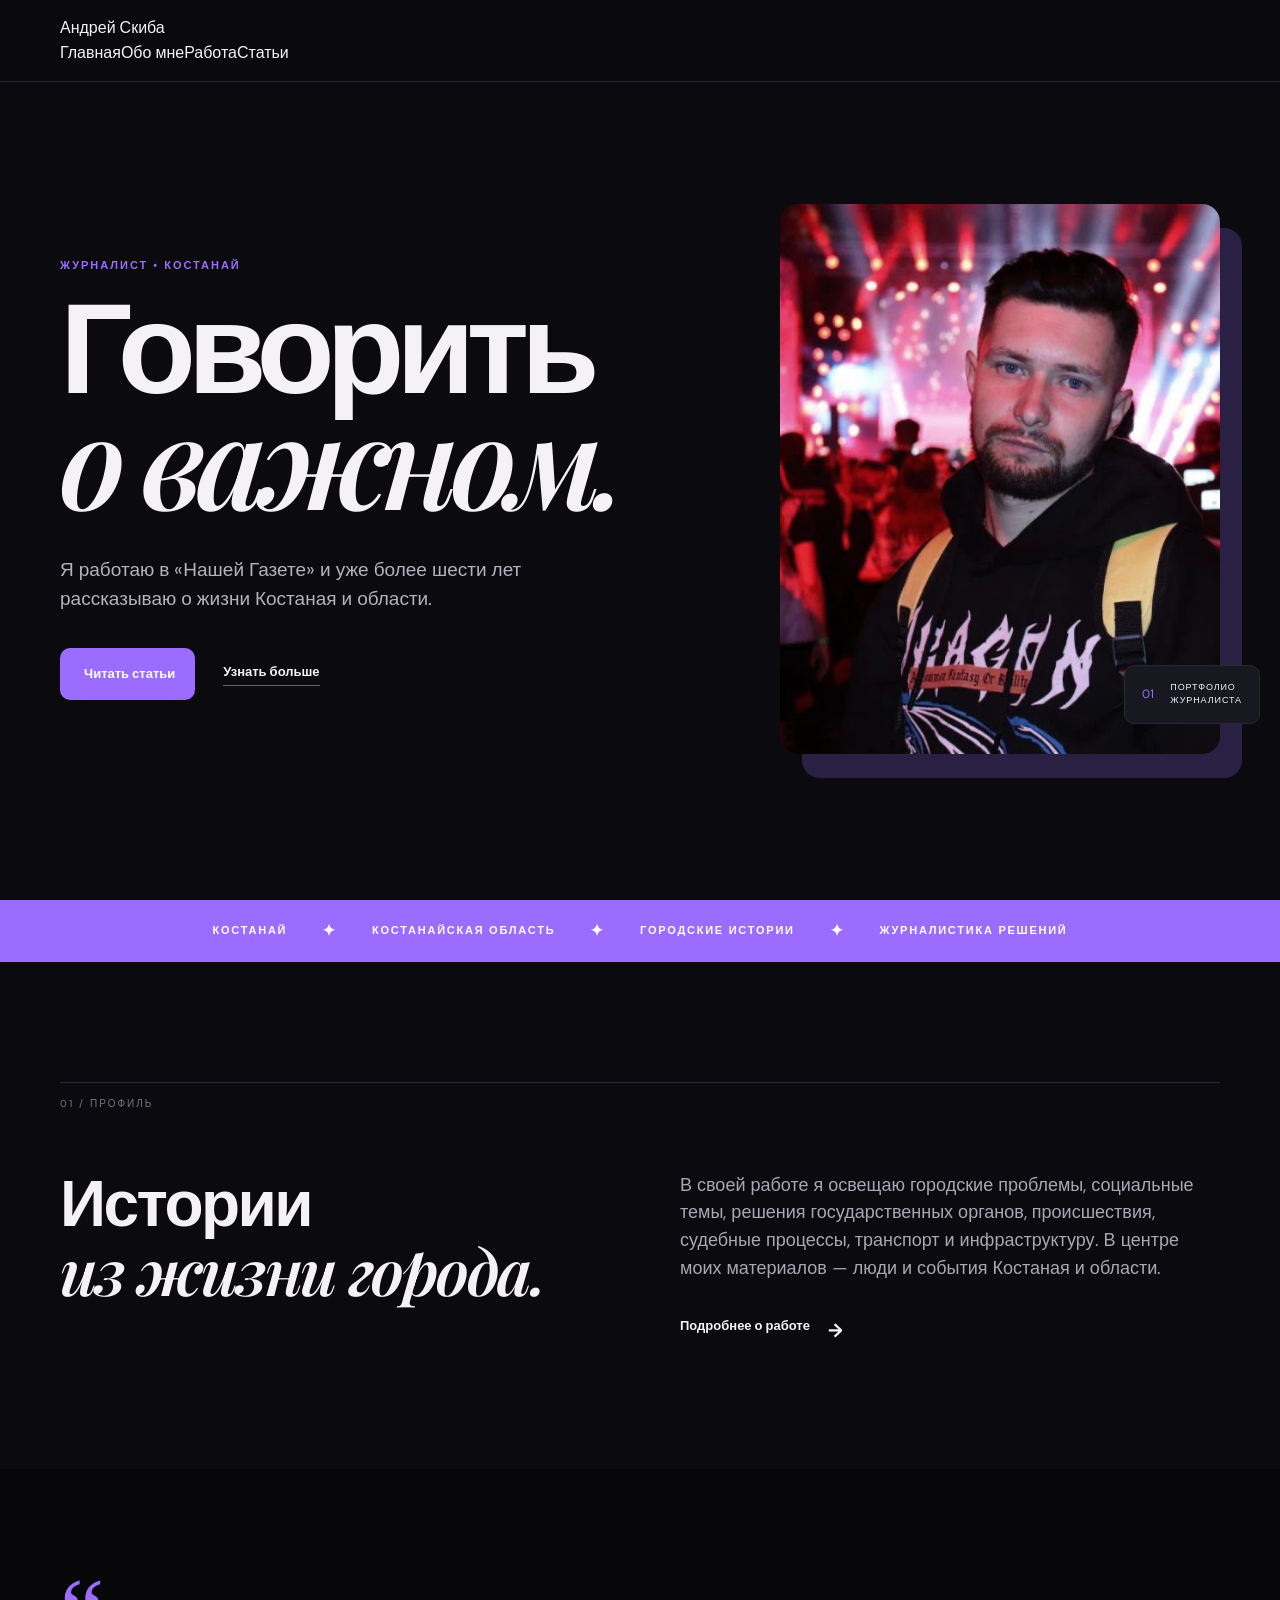
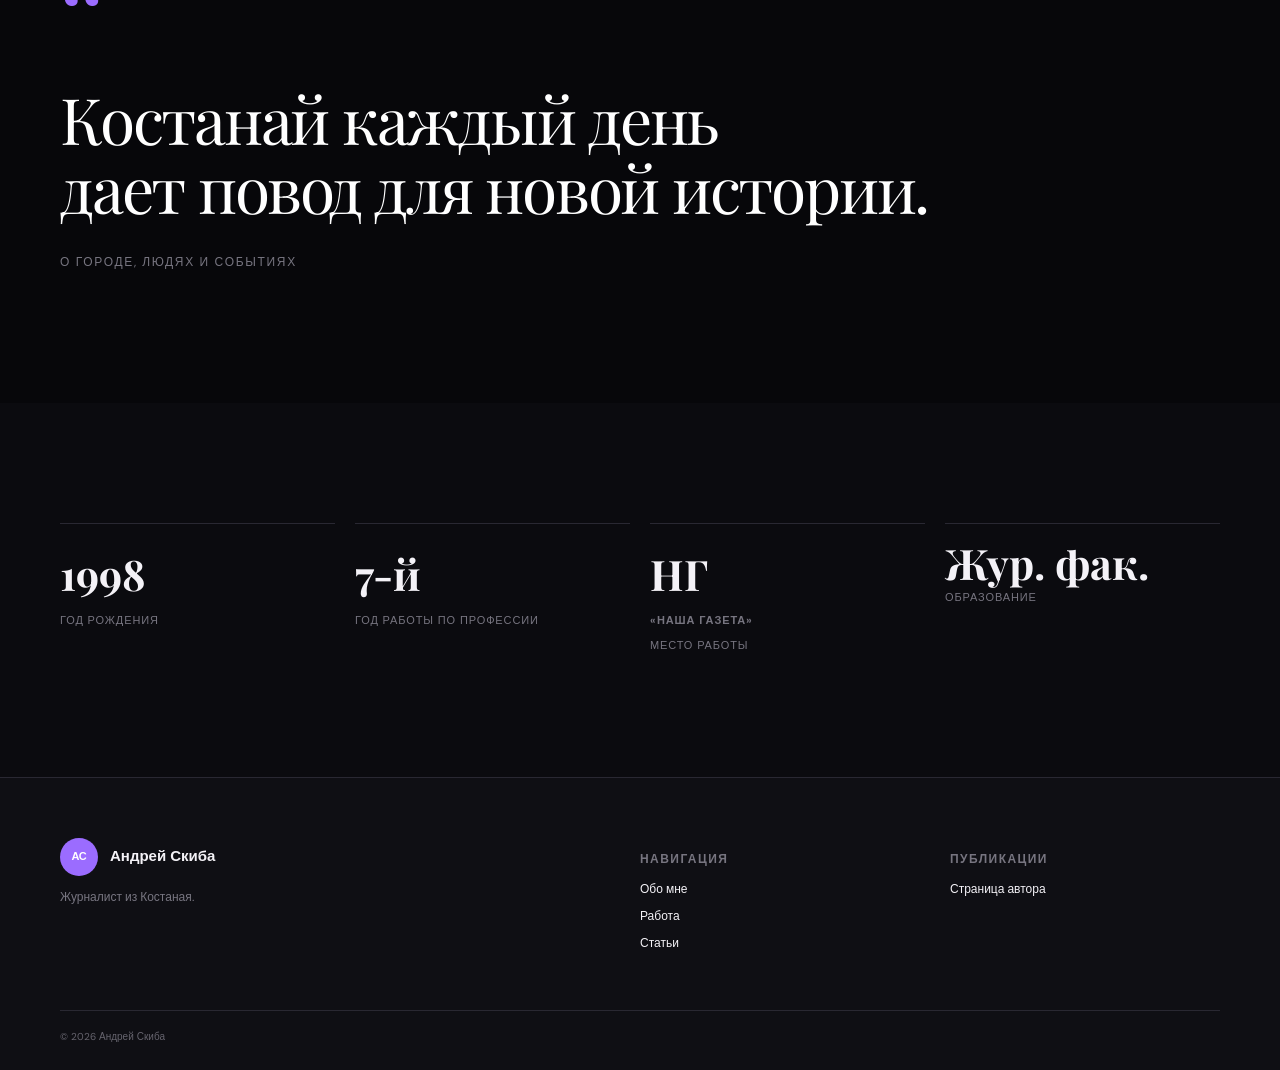
==== commit 7c9fd45f: "Update header markup to portfolio style" ====
--- a/index.html
+++ b/index.html
@@ -9,7 +9,7 @@
   <script defer src="script.js"></script>
 </head>
 <body>
-<header class="site-header"><div class="nav-wrap"><a class="brand" href="index.html"><span>АС</span><b>Андрей Скиба</b></a><nav class="nav"><a class="active" href="index.html">Главная</a><a href="about.html">Обо мне</a><a href="work.html">Работа</a><a href="articles.html">Статьи</a></nav></div></header>
+<header class="site-header"><div class="nav-wrap"><a class="logo" href="index.html">Андрей Скиба</a><nav><a class="active" href="index.html">Главная</a><a href="about.html">Обо мне</a><a href="work.html">Работа</a><a href="articles.html">Статьи</a></nav></div></header>
 <main>
 <section class="hero container"><div class="hero-copy reveal"><p class="eyebrow">Журналист • Костанай</p><h1>Говорить<br><em>о важном.</em></h1><p class="lead">Я работаю в «Нашей Газете» и уже более шести лет рассказываю о жизни Костаная и области.</p><div class="hero-actions"><a class="btn" href="articles.html">Читать статьи</a><a class="text-link" href="about.html">Узнать больше</a></div></div><div class="hero-photo reveal"><div class="photo-frame"><img src="andrey-skiba.jpg" alt="Андрей Скиба"></div><div class="photo-note"><span>01</span><small>Портфолио<br>журналиста</small></div></div></section>
 <section class="ticker"><div class="ticker-inner"><span>Костанай</span><i>✦</i><span>Костанайская область</span><i>✦</i><span>Городские истории</span><i>✦</i><span>Журналистика решений</span></div></section>
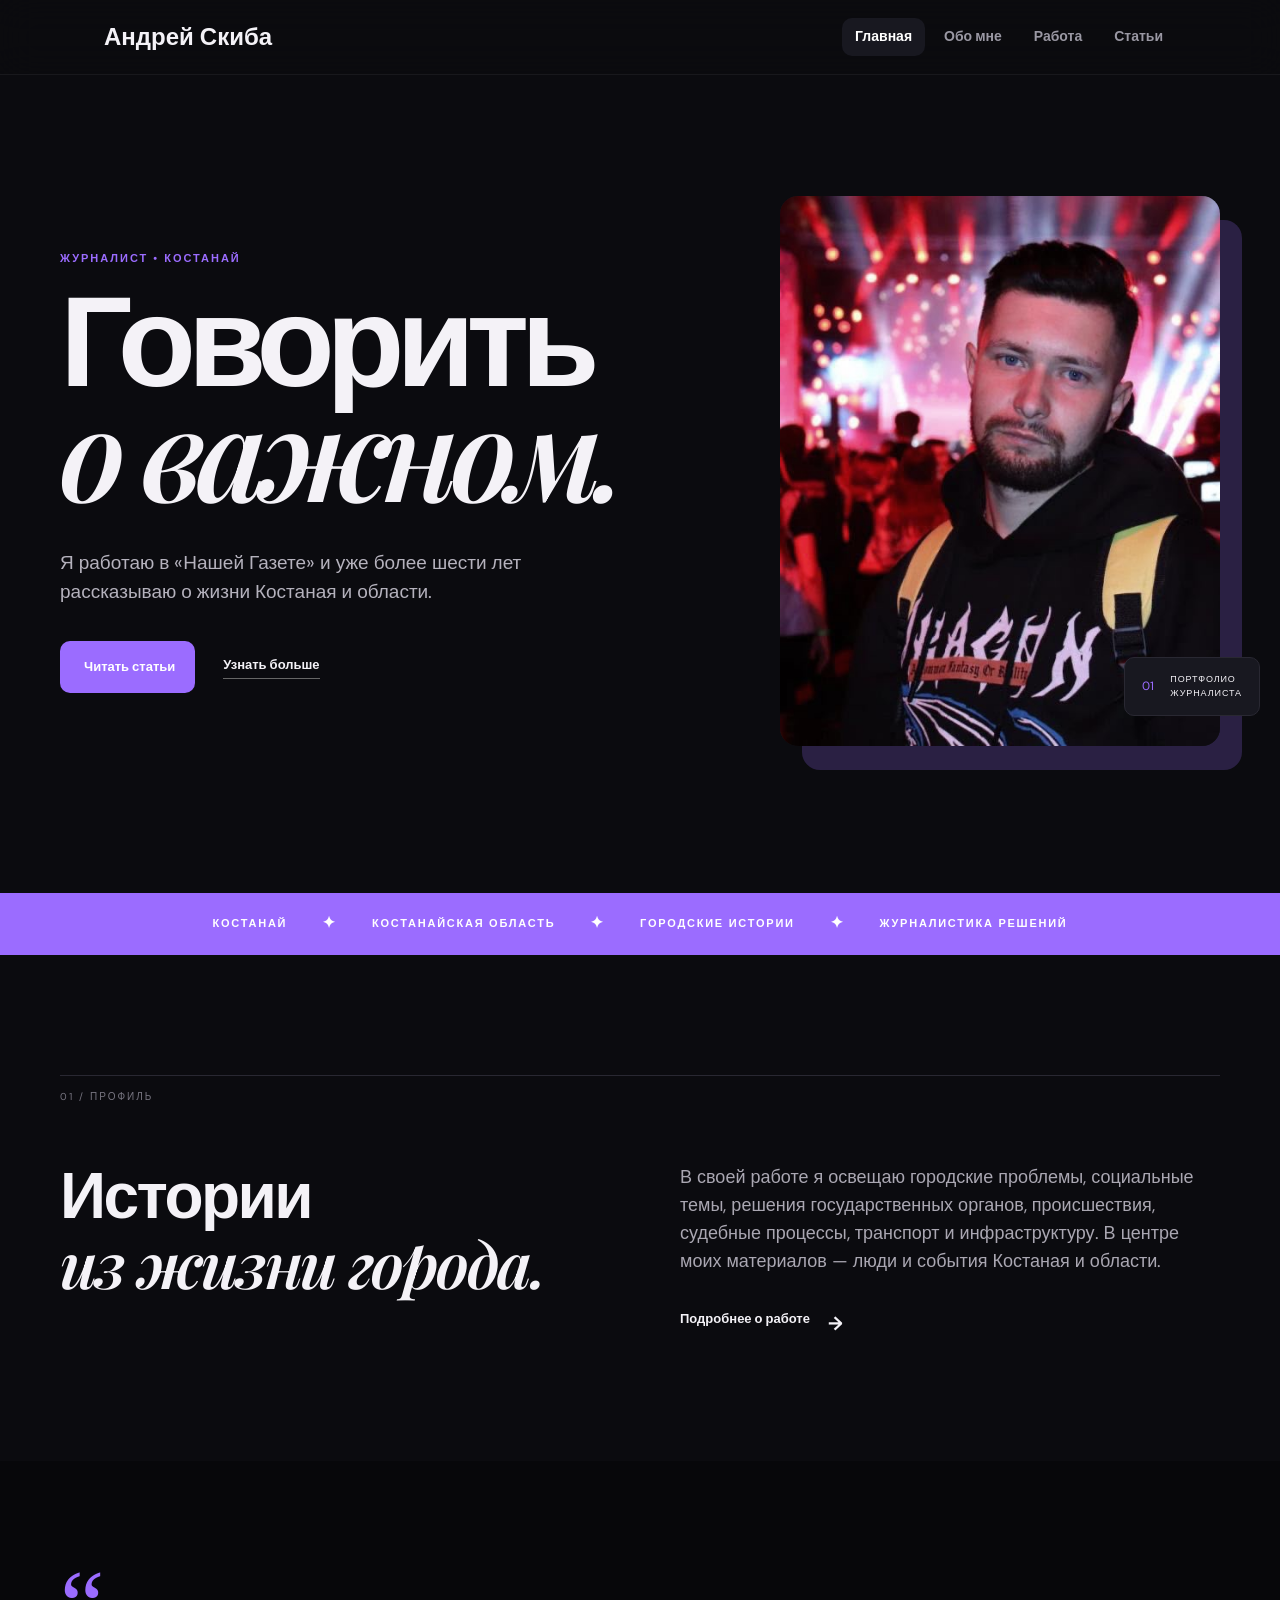
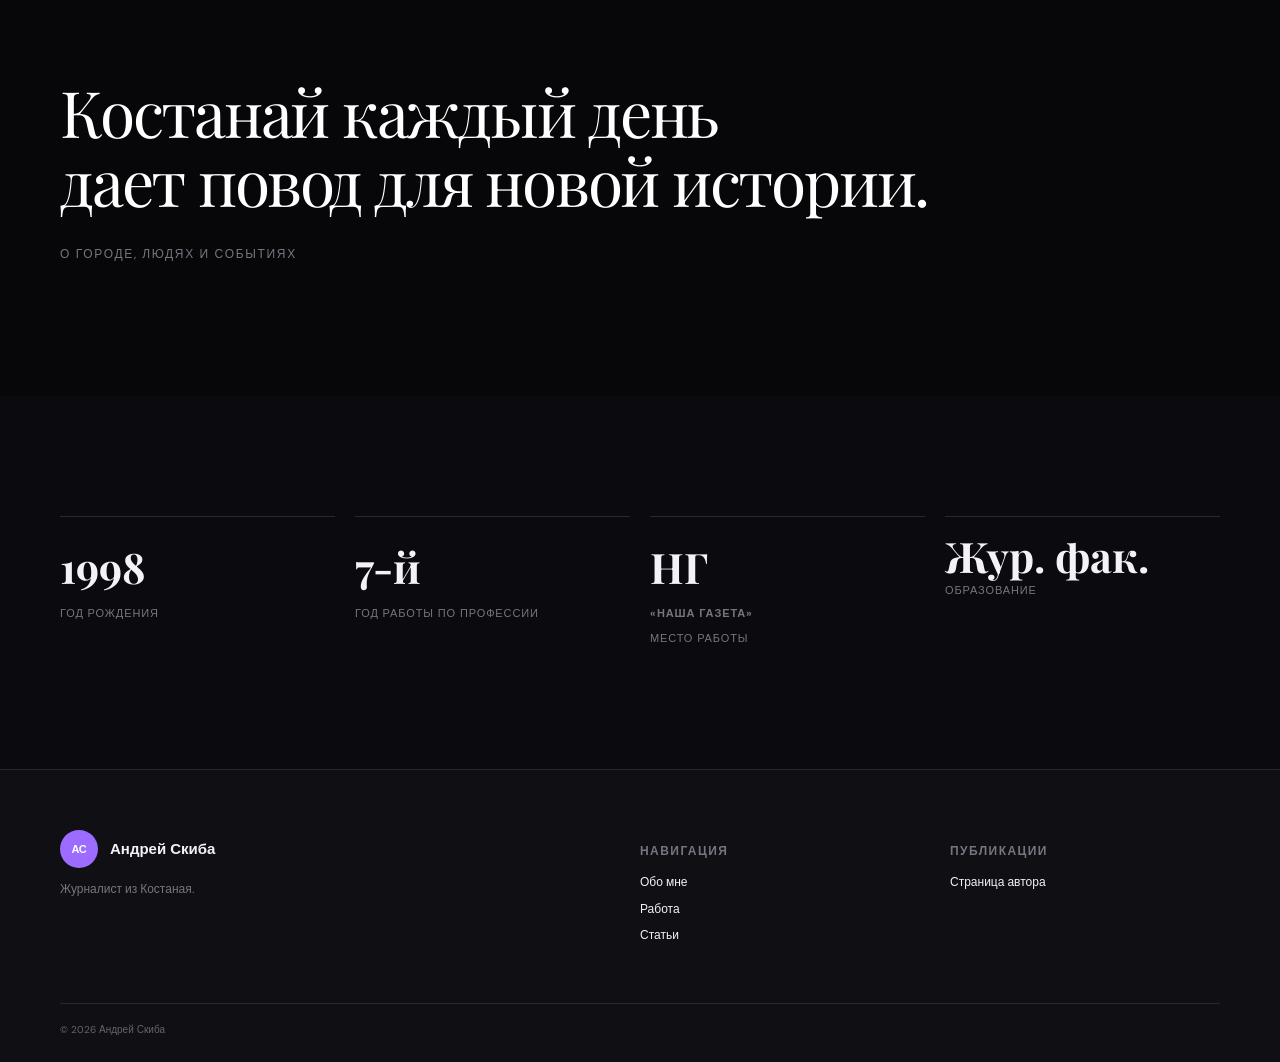
==== commit 782ed0ef: "Reload scroll script on homepage" ====
--- a/index.html
+++ b/index.html
@@ -6,7 +6,7 @@
   <meta name="description" content="Андрей Скиба из Костаная. Городские проблемы, социальные темы, происшествия, суды и жизнь региона.">
   <title>Андрей Скиба — журналист</title>
   <link rel="stylesheet" href="style.css">
-  <script defer src="script.js"></script>
+  <script defer src="script.js?v=3"></script>
 </head>
 <body>
 <header class="site-header"><div class="nav-wrap"><a class="logo" href="index.html">Андрей Скиба</a><nav><a class="active" href="index.html">Главная</a><a href="about.html">Обо мне</a><a href="work.html">Работа</a><a href="articles.html">Статьи</a></nav></div></header>
--- a/style.css
+++ b/style.css
@@ -1,2 +1,2 @@
 @import url('https://fonts.googleapis.com/css2?family=DM+Sans:wght@400;500;600;700&family=Playfair+Display:ital,wght@0,600;0,700;1,600;1,700&display=swap');
-:root{--bg:#0b0b0f;--surface:#121219;--surface-2:#181820;--text:#f4f2f7;--muted:#9a98a3;--line:#292832;--accent:#9b6cff}*{box-sizing:border-box}html{scroll-behavior:smooth}body{margin:0;background:var(--bg);color:var(--text);font-family:'DM Sans',Arial,sans-serif;line-height:1.55}a{color:inherit;text-decoration:none}.container{width:min(1160px,calc(100% - 48px));margin:auto}.site-header{height:82px;display:flex;align-items:center;justify-content:space-between;padding:0 max(24px,calc((100vw - 1160px)/2));border-bottom:1px solid var(--line);background:rgba(11,11,15,.86);backdrop-filter:blur(16px);position:sticky;top:0;z-index:20}.brand{display:flex;align-items:center;gap:12px;font-size:15px;font-weight:600}.brand span{display:grid;place-items:center;width:38px;height:38px;border-radius:50%;background:var(--accent);color:#fff;font-size:11px;font-weight:700;letter-spacing:-.03em}.nav{display:flex;align-items:center;gap:8px;font-size:13px;padding:5px;background:rgba(24,24,32,.72);border:1px solid var(--line);border-radius:14px}.nav a{padding:9px 15px;border-radius:10px;color:#aaa8b3;transition:.25s;white-space:nowrap}.nav a.active,.nav a:hover{background:var(--surface-2);color:var(--text)}.nav a.active{box-shadow:inset 0 0 0 1px var(--line)}.menu-toggle{display:none}.hero{min-height:calc(100vh - 82px);display:grid;grid-template-columns:1fr .82fr;align-items:center;gap:80px;padding-top:45px;padding-bottom:70px}.eyebrow{font-size:11px;text-transform:uppercase;letter-spacing:.18em;font-weight:700;color:var(--accent);margin:0 0 22px}.hero h1,.page-hero h1{font-size:clamp(70px,10vw,138px);line-height:.84;letter-spacing:-.065em;margin:0 0 35px;font-weight:600}.hero h1 em,.page-hero h1 em,h2 em{font-family:'Playfair Display',Georgia,serif;font-weight:600}.lead{font-size:19px;line-height:1.55;color:#b5b2bd;max-width:570px}.narrow{max-width:620px}.hero-actions{display:flex;align-items:center;gap:28px;margin-top:34px}.btn{display:inline-flex;align-items:center;gap:28px;background:var(--accent);color:#fff;padding:16px 20px 16px 24px;font-size:13px;font-weight:700;border-radius:10px;transition:.25s}.btn span{font-size:18px}.btn:hover{transform:translateY(-2px);filter:brightness(1.1)}.btn.large{margin-top:18px;padding:18px 22px 18px 25px}.text-link,.arrow-link{font-size:13px;font-weight:700;border-bottom:1px solid #666;padding-bottom:3px}.arrow-link{display:inline-flex;gap:18px;border:0}.arrow-link span{font-size:19px}.hero-photo{position:relative;justify-self:end;width:min(440px,100%)}.photo-frame{background:var(--surface-2);aspect-ratio:4/5;overflow:hidden;border-radius:18px;box-shadow:22px 24px 0 rgba(155,108,255,.22)}.photo-frame img{width:100%;height:100%;object-fit:cover;filter:saturate(.85)}.photo-note{position:absolute;right:-40px;bottom:30px;background:var(--surface-2);border:1px solid var(--line);color:var(--text);padding:15px 17px;display:flex;gap:16px;align-items:center;border-radius:10px}.photo-note span{font-size:12px;color:var(--accent)}.photo-note small{font-size:9px;text-transform:uppercase;letter-spacing:.1em;line-height:1.5}.ticker{overflow:hidden;background:var(--accent);color:#fff}.ticker-inner{height:62px;display:flex;justify-content:center;align-items:center;gap:35px;white-space:nowrap;font-size:11px;text-transform:uppercase;letter-spacing:.16em;font-weight:700}.ticker i{font-style:normal;font-size:16px}.section{padding-top:120px;padding-bottom:120px}.section-label{font-size:10px;text-transform:uppercase;letter-spacing:.2em;color:#777580;border-top:1px solid var(--line);padding-top:13px}.intro-grid{display:grid;grid-template-columns:1fr 1fr;gap:80px;margin-top:60px}.intro h2,.method h2{font-size:clamp(40px,5vw,68px);line-height:1.03;letter-spacing:-.04em;margin:0}.intro-grid p{font-size:18px;color:#aaa7b2;max-width:520px;margin:0 0 30px}.quote-section{background:#07070a;color:#fff}.quote{padding:120px 0}.quote-mark{color:var(--accent);font-family:Georgia,serif;font-size:100px;line-height:.5}.quote blockquote{font-family:'Playfair Display',Georgia,serif;font-size:clamp(34px,5vw,65px);line-height:1.08;letter-spacing:-.035em;margin:30px 0}.quote p{color:#777580;font-size:12px;text-transform:uppercase;letter-spacing:.14em}.facts{display:grid;grid-template-columns:repeat(4,1fr);gap:20px}.fact{border-top:1px solid var(--line);padding-top:18px}.fact strong{display:block;font-family:'Playfair Display',Georgia,serif;font-size:42px}.fact span{font-size:11px;color:#777580;text-transform:uppercase;letter-spacing:.08em}.footer{background:#0f0f14;border-top:1px solid var(--line);padding:60px 0 25px}.footer-grid{display:grid;grid-template-columns:2fr 1fr 1fr;gap:40px}.footer-grid p{color:#777580;font-size:12px}.footer-grid>a,.footer-grid>div>a:not(.brand){display:block;font-size:12px;margin:8px 0}.footer-label{font-weight:700!important;text-transform:uppercase;letter-spacing:.12em}.copyright{border-top:1px solid var(--line);margin-top:50px;padding-top:18px;color:#66646e;font-size:10px}.page-hero{padding-top:105px;padding-bottom:100px}.page-hero h1{font-size:clamp(70px,10vw,132px);margin-bottom:38px}.bio{display:grid;grid-template-columns:.72fr 1fr;gap:90px;align-items:center}.bio-photo{aspect-ratio:1/1.08;overflow:hidden;border-radius:18px}.bio-photo img{width:100%;height:100%;object-fit:cover}.bio-text h2{font-size:clamp(42px,5vw,67px);line-height:1;letter-spacing:-.04em;margin:0 0 35px}.bio-text p:not(.eyebrow){color:#aaa7b2;max-width:590px;font-size:16px}.topics{padding-top:30px;padding-bottom:130px}.topic{display:grid;grid-template-columns:100px 1fr;gap:30px;border-top:1px solid var(--line);padding:30px 0}.topic>span{font-size:11px;color:var(--accent);font-weight:700}.topic h2{font-size:clamp(25px,3vw,40px);margin:0 0 10px;letter-spacing:-.03em}.topic p{color:#aaa7b2;max-width:700px;margin:0}.method{background:var(--surface);padding:110px 0}.method-grid{display:grid;grid-template-columns:1fr 1fr;gap:80px}.method p:not(.eyebrow){font-size:18px;color:#aaa7b2;max-width:530px}.articles-bottom{padding:90px 0 130px;border-top:1px solid var(--line)}.chips{display:flex;flex-wrap:wrap;gap:10px;margin-top:30px}.chips span,.chips a{border:1px solid #36343f;border-radius:99px;padding:10px 16px;font-size:12px;transition:.25s}.chips a:hover{border-color:var(--accent);background:var(--accent);color:#fff}.reveal{animation:rise .8s both}.reveal:nth-child(2){animation-delay:.12s}@keyframes rise{from{opacity:0;transform:translateY(24px)}to{opacity:1;transform:none}}@media(max-width:760px){.site-header{height:auto;min-height:68px;padding:10px 18px;gap:10px;align-items:center}.brand{flex-shrink:0}.nav{display:flex;position:static;max-width:calc(100vw - 36px);overflow-x:auto;flex-wrap:nowrap;gap:3px;padding:4px;border-radius:13px;scrollbar-width:none}.nav::-webkit-scrollbar{display:none}.nav a{padding:8px 12px}.menu-toggle{display:none}.hero{grid-template-columns:1fr;gap:55px;min-height:auto;padding-top:75px}.hero h1{font-size:78px}.hero-photo{width:82%;justify-self:start;margin-left:8px}.photo-note{right:-25px}.intro-grid,.method-grid,.bio{grid-template-columns:1fr;gap:45px}.section{padding:80px 0}.facts{grid-template-columns:1fr 1fr;gap:35px}.quote{padding:80px 0}.quote blockquote{font-size:39px}.page-hero{padding:75px 0 70px}.page-hero h1{font-size:78px}.topic{grid-template-columns:45px 1fr;gap:10px}.footer-grid{grid-template-columns:1fr 1fr}.footer-grid>div:first-child{grid-column:1/-1}.ticker-inner{justify-content:flex-start;animation:ticker 20s linear infinite}.hero-actions{flex-wrap:wrap}@keyframes ticker{to{transform:translateX(-35%)}}}@media(max-width:520px){.site-header{align-items:flex-start;flex-direction:column}.nav{width:100%;max-width:none}.brand{width:100%}}+:root{--bg:#0b0b0f;--surface:#121219;--surface-2:#181820;--text:#f4f2f7;--muted:#9a98a3;--line:#292832;--accent:#9b6cff;--accent2:#b49aff}*{box-sizing:border-box}html{scroll-behavior:smooth}body{margin:0;background:var(--bg);color:var(--text);font-family:'DM Sans',Arial,sans-serif;line-height:1.55}a{color:inherit;text-decoration:none}.container{width:min(1160px,calc(100% - 48px));margin:auto}.site-header{position:sticky;top:0;z-index:20;background:rgba(11,11,15,.82);backdrop-filter:blur(18px);border-bottom:1px solid rgba(255,255,255,.06);transition:transform .3s ease,opacity .3s ease}.site-header.header-hidden{transform:translateY(-100%);opacity:0;pointer-events:none}.nav-wrap{max-width:1120px;margin:auto;padding:18px 24px;display:flex;align-items:center;justify-content:space-between;gap:25px}.logo{font-size:24px;font-weight:800}.nav-wrap nav{display:flex;gap:6px;flex-wrap:wrap}.nav-wrap nav a{padding:8px 13px;border-radius:10px;color:var(--muted);font-size:14px;font-weight:700;white-space:nowrap;transition:.2s}.nav-wrap nav a:hover,.nav-wrap nav a.active{background:var(--surface-2);color:#fff}.brand{display:flex;align-items:center;gap:12px;font-size:15px;font-weight:600}.brand span{display:grid;place-items:center;width:38px;height:38px;border-radius:50%;background:var(--accent);color:#fff;font-size:11px;font-weight:700;letter-spacing:-.03em}.hero{min-height:calc(100vh - 82px);display:grid;grid-template-columns:1fr .82fr;align-items:center;gap:80px;padding-top:45px;padding-bottom:70px}.eyebrow{font-size:11px;text-transform:uppercase;letter-spacing:.18em;font-weight:700;color:var(--accent);margin:0 0 22px}.hero h1,.page-hero h1{font-size:clamp(70px,10vw,138px);line-height:.84;letter-spacing:-.065em;margin:0 0 35px;font-weight:600}.hero h1 em,.page-hero h1 em,h2 em{font-family:'Playfair Display',Georgia,serif;font-weight:600}.lead{font-size:19px;line-height:1.55;color:#b5b2bd;max-width:570px}.narrow{max-width:620px}.hero-actions{display:flex;align-items:center;gap:28px;margin-top:34px}.btn{display:inline-flex;align-items:center;gap:28px;background:var(--accent);color:#fff;padding:16px 20px 16px 24px;font-size:13px;font-weight:700;border-radius:10px;transition:.25s}.btn span{font-size:18px}.btn:hover{transform:translateY(-2px);filter:brightness(1.1)}.btn.large{margin-top:18px;padding:18px 22px 18px 25px}.text-link,.arrow-link{font-size:13px;font-weight:700;border-bottom:1px solid #666;padding-bottom:3px}.arrow-link{display:inline-flex;gap:18px;border:0}.arrow-link span{font-size:19px}.hero-photo{position:relative;justify-self:end;width:min(440px,100%)}.photo-frame{background:var(--surface-2);aspect-ratio:4/5;overflow:hidden;border-radius:18px;box-shadow:22px 24px 0 rgba(155,108,255,.22)}.photo-frame img{width:100%;height:100%;object-fit:cover;filter:saturate(.85)}.photo-note{position:absolute;right:-40px;bottom:30px;background:var(--surface-2);border:1px solid var(--line);color:var(--text);padding:15px 17px;display:flex;gap:16px;align-items:center;border-radius:10px}.photo-note span{font-size:12px;color:var(--accent)}.photo-note small{font-size:9px;text-transform:uppercase;letter-spacing:.1em;line-height:1.5}.ticker{overflow:hidden;background:var(--accent);color:#fff}.ticker-inner{height:62px;display:flex;justify-content:center;align-items:center;gap:35px;white-space:nowrap;font-size:11px;text-transform:uppercase;letter-spacing:.16em;font-weight:700}.ticker i{font-style:normal;font-size:16px}.section{padding-top:120px;padding-bottom:120px}.section-label{font-size:10px;text-transform:uppercase;letter-spacing:.2em;color:#777580;border-top:1px solid var(--line);padding-top:13px}.intro-grid{display:grid;grid-template-columns:1fr 1fr;gap:80px;margin-top:60px}.intro h2,.method h2{font-size:clamp(40px,5vw,68px);line-height:1.03;letter-spacing:-.04em;margin:0}.intro-grid p{font-size:18px;color:#aaa7b2;max-width:520px;margin:0 0 30px}.quote-section{background:#07070a;color:#fff}.quote{padding:120px 0}.quote-mark{color:var(--accent);font-family:Georgia,serif;font-size:100px;line-height:.5}.quote blockquote{font-family:'Playfair Display',Georgia,serif;font-size:clamp(34px,5vw,65px);line-height:1.08;letter-spacing:-.035em;margin:30px 0}.quote p{color:#777580;font-size:12px;text-transform:uppercase;letter-spacing:.14em}.facts{display:grid;grid-template-columns:repeat(4,1fr);gap:20px}.fact{border-top:1px solid var(--line);padding-top:18px}.fact strong{display:block;font-family:'Playfair Display',Georgia,serif;font-size:42px}.fact span{font-size:11px;color:#777580;text-transform:uppercase;letter-spacing:.08em}.footer{background:#0f0f14;border-top:1px solid var(--line);padding:60px 0 25px}.footer-grid{display:grid;grid-template-columns:2fr 1fr 1fr;gap:40px}.footer-grid p{color:#777580;font-size:12px}.footer-grid>a,.footer-grid>div>a:not(.brand){display:block;font-size:12px;margin:8px 0}.footer-label{font-weight:700!important;text-transform:uppercase;letter-spacing:.12em}.copyright{border-top:1px solid var(--line);margin-top:50px;padding-top:18px;color:#66646e;font-size:10px}.page-hero{padding-top:105px;padding-bottom:100px}.page-hero h1{font-size:clamp(70px,10vw,132px);margin-bottom:38px}.bio{display:grid;grid-template-columns:.72fr 1fr;gap:90px;align-items:center}.bio-photo{aspect-ratio:1/1.08;overflow:hidden;border-radius:18px}.bio-photo img{width:100%;height:100%;object-fit:cover}.bio-text h2{font-size:clamp(42px,5vw,67px);line-height:1;letter-spacing:-.04em;margin:0 0 35px}.bio-text p:not(.eyebrow){color:#aaa7b2;max-width:590px;font-size:16px}.topics{padding-top:30px;padding-bottom:130px}.topic{display:grid;grid-template-columns:100px 1fr;gap:30px;border-top:1px solid var(--line);padding:30px 0}.topic>span{font-size:11px;color:var(--accent);font-weight:700}.topic h2{font-size:clamp(25px,3vw,40px);margin:0 0 10px;letter-spacing:-.03em}.topic p{color:#aaa7b2;max-width:700px;margin:0}.method{background:var(--surface);padding:110px 0}.method-grid{display:grid;grid-template-columns:1fr 1fr;gap:80px}.method p:not(.eyebrow){font-size:18px;color:#aaa7b2;max-width:530px}.articles-bottom{padding:90px 0 130px;border-top:1px solid var(--line)}.chips{display:flex;flex-wrap:wrap;gap:10px;margin-top:30px}.chips span,.chips a{border:1px solid #36343f;border-radius:99px;padding:10px 16px;font-size:12px;transition:.25s}.chips a:hover{border-color:var(--accent);background:var(--accent);color:#fff}.reveal{animation:rise .8s both}.reveal:nth-child(2){animation-delay:.12s}@keyframes rise{from{opacity:0;transform:translateY(24px)}to{opacity:1;transform:none}}@media(max-width:760px){.nav-wrap{align-items:flex-start;flex-direction:column;padding:14px 18px}.nav-wrap nav{width:100%;overflow:auto;flex-wrap:nowrap;scrollbar-width:none}.nav-wrap nav::-webkit-scrollbar{display:none}.nav-wrap nav a{white-space:nowrap}.hero{grid-template-columns:1fr;gap:55px;min-height:auto;padding-top:75px}.hero h1{font-size:78px}.hero-photo{width:82%;justify-self:start;margin-left:8px}.photo-note{right:-25px}.intro-grid,.method-grid,.bio{grid-template-columns:1fr;gap:45px}.section{padding:80px 0}.facts{grid-template-columns:1fr 1fr;gap:35px}.quote{padding:80px 0}.quote blockquote{font-size:39px}.page-hero{padding:75px 0 70px}.page-hero h1{font-size:78px}.topic{grid-template-columns:45px 1fr;gap:10px}.footer-grid{grid-template-columns:1fr 1fr}.footer-grid>div:first-child{grid-column:1/-1}.ticker-inner{justify-content:flex-start;animation:ticker 20s linear infinite}.hero-actions{flex-wrap:wrap}@keyframes ticker{to{transform:translateX(-35%)}}}@media(max-width:520px){.nav-wrap{padding:12px 18px}.nav-wrap nav{width:100%}.logo{font-size:22px}.footer-grid{grid-template-columns:1fr}.footer-grid>div:first-child{grid-column:auto}}
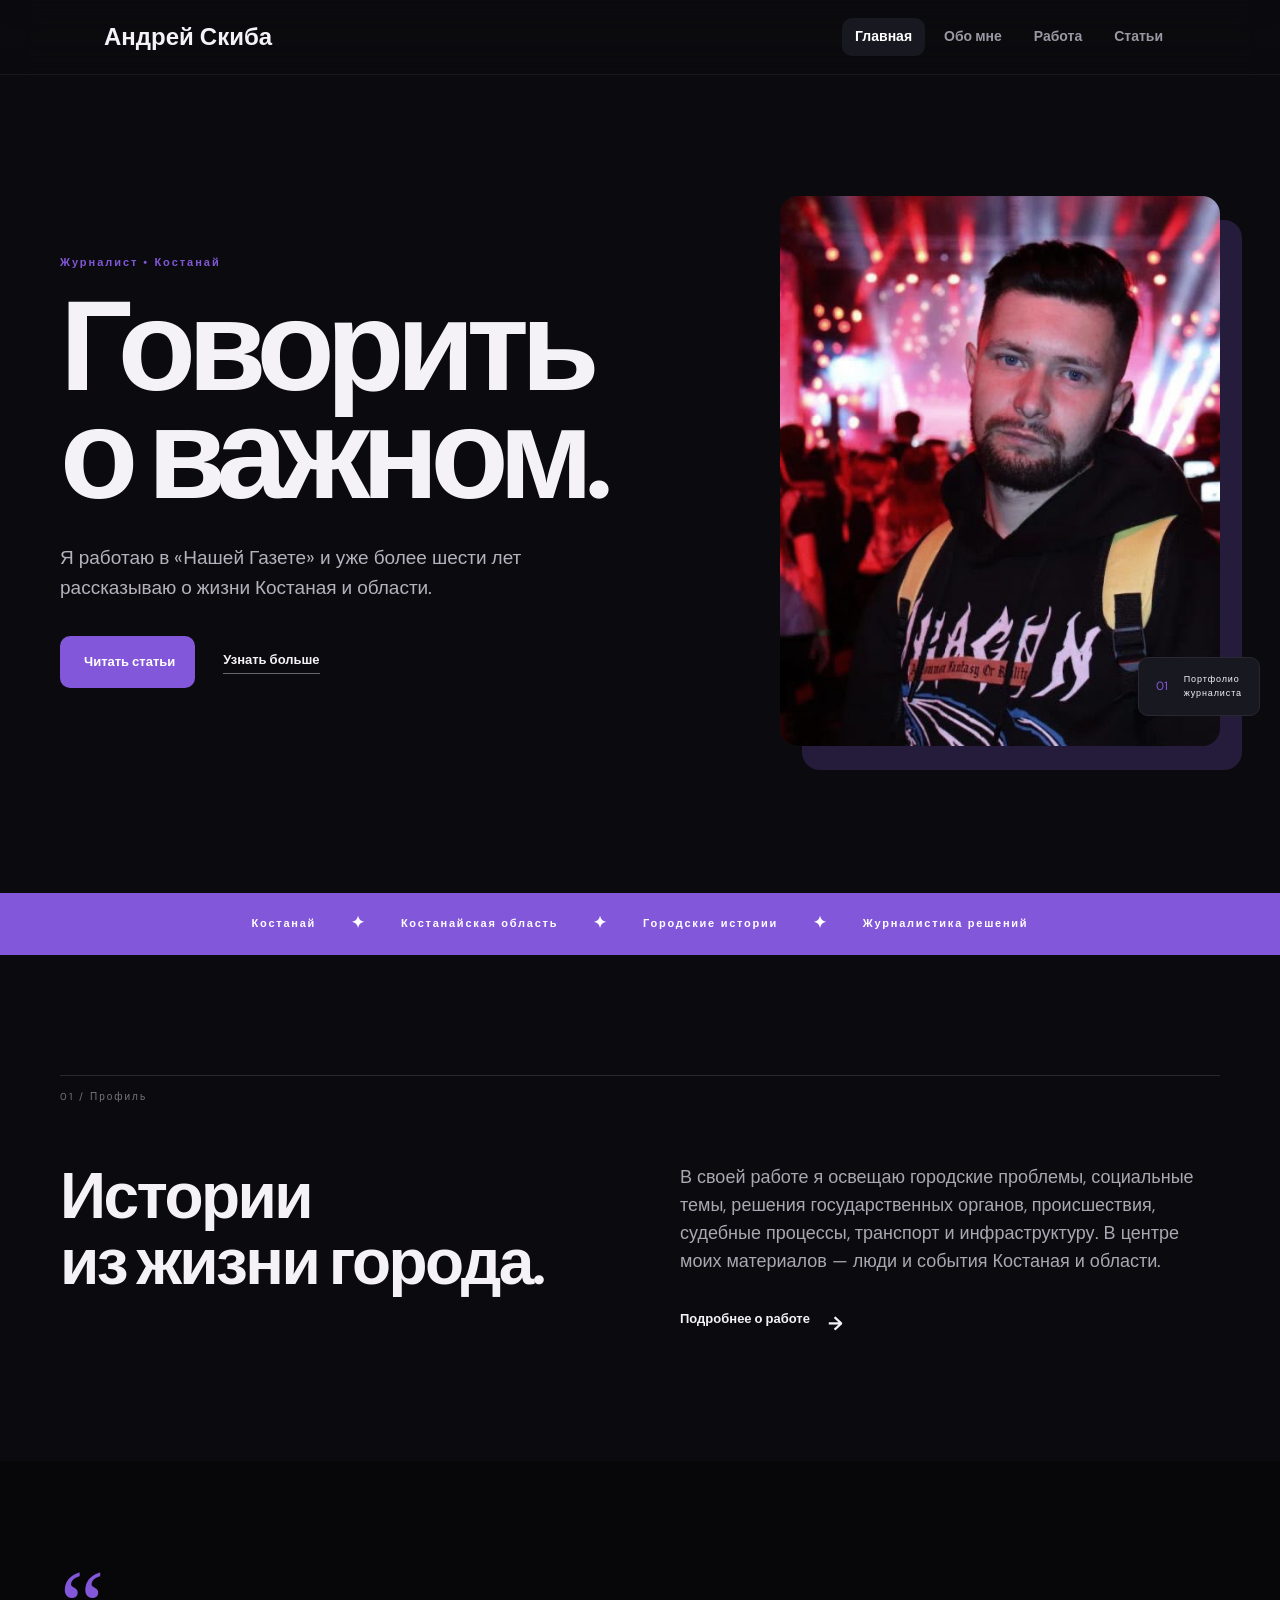
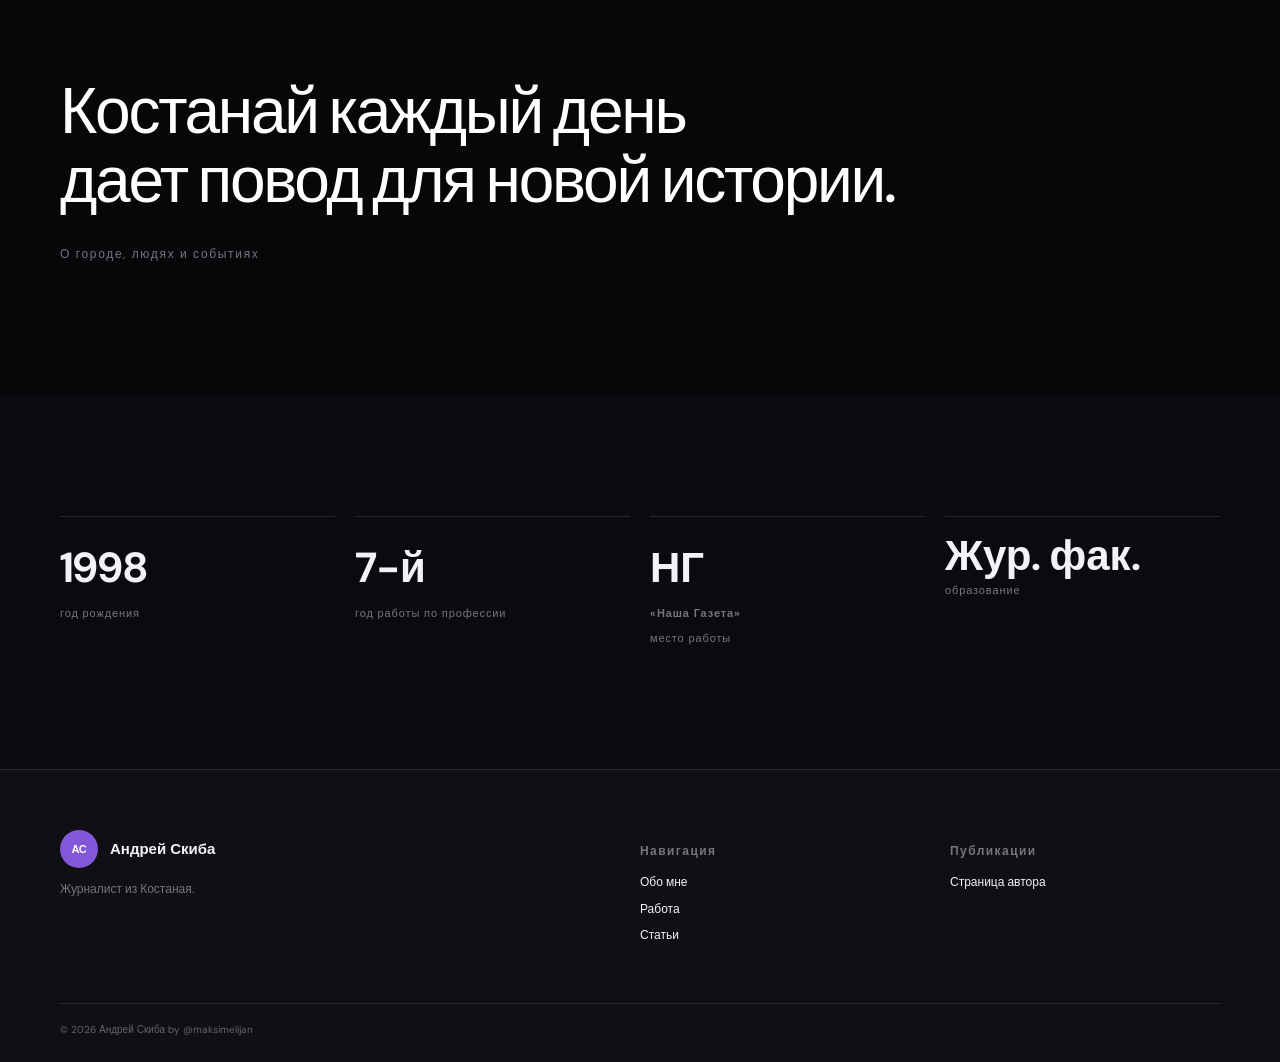
==== commit 4abb5258: "Add creator credit to footer" ====
--- a/index.html
+++ b/index.html
@@ -17,5 +17,5 @@
 <section class="quote-section"><div class="container quote"><span class="quote-mark">“</span><blockquote>Костанай каждый день<br>дает повод для новой истории.</blockquote><p>О городе, людях и событиях</p></div></section>
 <section class="facts container section"><div class="fact"><strong>1998</strong><span>год рождения</span></div><div class="fact"><strong>7-й</strong><span>год работы по профессии</span></div><div class="fact"><strong>НГ</strong><span><b>«Наша Газета»</b><br>место работы</span></div><div class="fact" style="display:block;padding-top:18px"><strong style="font-size:42px;line-height:1">Жур. фак.</strong><span>образование</span></div></section>
 </main>
-<footer class="footer"><div class="container footer-grid"><div><a class="brand" href="index.html"><span>АС</span><b>Андрей Скиба</b></a><p>Журналист из Костаная.</p></div><div><p class="footer-label">Навигация</p><a href="about.html">Обо мне</a><a href="work.html">Работа</a><a href="articles.html">Статьи</a></div><div><p class="footer-label">Публикации</p><a href="https://ng.kz/authors/andrey-skiba" target="_blank" rel="noopener">Страница автора</a></div></div><div class="container copyright">© 2026 Андрей Скиба</div></footer>
+<footer class="footer"><div class="container footer-grid"><div><a class="brand" href="index.html"><span>АС</span><b>Андрей Скиба</b></a><p>Журналист из Костаная.</p></div><div><p class="footer-label">Навигация</p><a href="about.html">Обо мне</a><a href="work.html">Работа</a><a href="articles.html">Статьи</a></div><div><p class="footer-label">Публикации</p><a href="https://ng.kz/authors/andrey-skiba" target="_blank" rel="noopener">Страница автора</a></div></div><div class="container copyright">© 2026 Андрей Скиба <span>by @maksimelijan</span></div></footer>
 </body></html>
--- a/style.css
+++ b/style.css
@@ -1,2 +1,2 @@
 @import url('https://fonts.googleapis.com/css2?family=DM+Sans:wght@400;500;600;700&family=Playfair+Display:ital,wght@0,600;0,700;1,600;1,700&display=swap');
-:root{--bg:#0b0b0f;--surface:#121219;--surface-2:#181820;--text:#f4f2f7;--muted:#9a98a3;--line:#292832;--accent:#9b6cff;--accent2:#b49aff}*{box-sizing:border-box}html{scroll-behavior:smooth}body{margin:0;background:var(--bg);color:var(--text);font-family:'DM Sans',Arial,sans-serif;line-height:1.55}a{color:inherit;text-decoration:none}.container{width:min(1160px,calc(100% - 48px));margin:auto}.site-header{position:sticky;top:0;z-index:20;background:rgba(11,11,15,.82);backdrop-filter:blur(18px);border-bottom:1px solid rgba(255,255,255,.06);transition:transform .3s ease,opacity .3s ease}.site-header.header-hidden{transform:translateY(-100%);opacity:0;pointer-events:none}.nav-wrap{max-width:1120px;margin:auto;padding:18px 24px;display:flex;align-items:center;justify-content:space-between;gap:25px}.logo{font-size:24px;font-weight:800}.nav-wrap nav{display:flex;gap:6px;flex-wrap:wrap}.nav-wrap nav a{padding:8px 13px;border-radius:10px;color:var(--muted);font-size:14px;font-weight:700;white-space:nowrap;transition:.2s}.nav-wrap nav a:hover,.nav-wrap nav a.active{background:var(--surface-2);color:#fff}.brand{display:flex;align-items:center;gap:12px;font-size:15px;font-weight:600}.brand span{display:grid;place-items:center;width:38px;height:38px;border-radius:50%;background:var(--accent);color:#fff;font-size:11px;font-weight:700;letter-spacing:-.03em}.hero{min-height:calc(100vh - 82px);display:grid;grid-template-columns:1fr .82fr;align-items:center;gap:80px;padding-top:45px;padding-bottom:70px}.eyebrow{font-size:11px;text-transform:uppercase;letter-spacing:.18em;font-weight:700;color:var(--accent);margin:0 0 22px}.hero h1,.page-hero h1{font-size:clamp(70px,10vw,138px);line-height:.84;letter-spacing:-.065em;margin:0 0 35px;font-weight:600}.hero h1 em,.page-hero h1 em,h2 em{font-family:'Playfair Display',Georgia,serif;font-weight:600}.lead{font-size:19px;line-height:1.55;color:#b5b2bd;max-width:570px}.narrow{max-width:620px}.hero-actions{display:flex;align-items:center;gap:28px;margin-top:34px}.btn{display:inline-flex;align-items:center;gap:28px;background:var(--accent);color:#fff;padding:16px 20px 16px 24px;font-size:13px;font-weight:700;border-radius:10px;transition:.25s}.btn span{font-size:18px}.btn:hover{transform:translateY(-2px);filter:brightness(1.1)}.btn.large{margin-top:18px;padding:18px 22px 18px 25px}.text-link,.arrow-link{font-size:13px;font-weight:700;border-bottom:1px solid #666;padding-bottom:3px}.arrow-link{display:inline-flex;gap:18px;border:0}.arrow-link span{font-size:19px}.hero-photo{position:relative;justify-self:end;width:min(440px,100%)}.photo-frame{background:var(--surface-2);aspect-ratio:4/5;overflow:hidden;border-radius:18px;box-shadow:22px 24px 0 rgba(155,108,255,.22)}.photo-frame img{width:100%;height:100%;object-fit:cover;filter:saturate(.85)}.photo-note{position:absolute;right:-40px;bottom:30px;background:var(--surface-2);border:1px solid var(--line);color:var(--text);padding:15px 17px;display:flex;gap:16px;align-items:center;border-radius:10px}.photo-note span{font-size:12px;color:var(--accent)}.photo-note small{font-size:9px;text-transform:uppercase;letter-spacing:.1em;line-height:1.5}.ticker{overflow:hidden;background:var(--accent);color:#fff}.ticker-inner{height:62px;display:flex;justify-content:center;align-items:center;gap:35px;white-space:nowrap;font-size:11px;text-transform:uppercase;letter-spacing:.16em;font-weight:700}.ticker i{font-style:normal;font-size:16px}.section{padding-top:120px;padding-bottom:120px}.section-label{font-size:10px;text-transform:uppercase;letter-spacing:.2em;color:#777580;border-top:1px solid var(--line);padding-top:13px}.intro-grid{display:grid;grid-template-columns:1fr 1fr;gap:80px;margin-top:60px}.intro h2,.method h2{font-size:clamp(40px,5vw,68px);line-height:1.03;letter-spacing:-.04em;margin:0}.intro-grid p{font-size:18px;color:#aaa7b2;max-width:520px;margin:0 0 30px}.quote-section{background:#07070a;color:#fff}.quote{padding:120px 0}.quote-mark{color:var(--accent);font-family:Georgia,serif;font-size:100px;line-height:.5}.quote blockquote{font-family:'Playfair Display',Georgia,serif;font-size:clamp(34px,5vw,65px);line-height:1.08;letter-spacing:-.035em;margin:30px 0}.quote p{color:#777580;font-size:12px;text-transform:uppercase;letter-spacing:.14em}.facts{display:grid;grid-template-columns:repeat(4,1fr);gap:20px}.fact{border-top:1px solid var(--line);padding-top:18px}.fact strong{display:block;font-family:'Playfair Display',Georgia,serif;font-size:42px}.fact span{font-size:11px;color:#777580;text-transform:uppercase;letter-spacing:.08em}.footer{background:#0f0f14;border-top:1px solid var(--line);padding:60px 0 25px}.footer-grid{display:grid;grid-template-columns:2fr 1fr 1fr;gap:40px}.footer-grid p{color:#777580;font-size:12px}.footer-grid>a,.footer-grid>div>a:not(.brand){display:block;font-size:12px;margin:8px 0}.footer-label{font-weight:700!important;text-transform:uppercase;letter-spacing:.12em}.copyright{border-top:1px solid var(--line);margin-top:50px;padding-top:18px;color:#66646e;font-size:10px}.page-hero{padding-top:105px;padding-bottom:100px}.page-hero h1{font-size:clamp(70px,10vw,132px);margin-bottom:38px}.bio{display:grid;grid-template-columns:.72fr 1fr;gap:90px;align-items:center}.bio-photo{aspect-ratio:1/1.08;overflow:hidden;border-radius:18px}.bio-photo img{width:100%;height:100%;object-fit:cover}.bio-text h2{font-size:clamp(42px,5vw,67px);line-height:1;letter-spacing:-.04em;margin:0 0 35px}.bio-text p:not(.eyebrow){color:#aaa7b2;max-width:590px;font-size:16px}.topics{padding-top:30px;padding-bottom:130px}.topic{display:grid;grid-template-columns:100px 1fr;gap:30px;border-top:1px solid var(--line);padding:30px 0}.topic>span{font-size:11px;color:var(--accent);font-weight:700}.topic h2{font-size:clamp(25px,3vw,40px);margin:0 0 10px;letter-spacing:-.03em}.topic p{color:#aaa7b2;max-width:700px;margin:0}.method{background:var(--surface);padding:110px 0}.method-grid{display:grid;grid-template-columns:1fr 1fr;gap:80px}.method p:not(.eyebrow){font-size:18px;color:#aaa7b2;max-width:530px}.articles-bottom{padding:90px 0 130px;border-top:1px solid var(--line)}.chips{display:flex;flex-wrap:wrap;gap:10px;margin-top:30px}.chips span,.chips a{border:1px solid #36343f;border-radius:99px;padding:10px 16px;font-size:12px;transition:.25s}.chips a:hover{border-color:var(--accent);background:var(--accent);color:#fff}.reveal{animation:rise .8s both}.reveal:nth-child(2){animation-delay:.12s}@keyframes rise{from{opacity:0;transform:translateY(24px)}to{opacity:1;transform:none}}@media(max-width:760px){.nav-wrap{align-items:flex-start;flex-direction:column;padding:14px 18px}.nav-wrap nav{width:100%;overflow:auto;flex-wrap:nowrap;scrollbar-width:none}.nav-wrap nav::-webkit-scrollbar{display:none}.nav-wrap nav a{white-space:nowrap}.hero{grid-template-columns:1fr;gap:55px;min-height:auto;padding-top:75px}.hero h1{font-size:78px}.hero-photo{width:82%;justify-self:start;margin-left:8px}.photo-note{right:-25px}.intro-grid,.method-grid,.bio{grid-template-columns:1fr;gap:45px}.section{padding:80px 0}.facts{grid-template-columns:1fr 1fr;gap:35px}.quote{padding:80px 0}.quote blockquote{font-size:39px}.page-hero{padding:75px 0 70px}.page-hero h1{font-size:78px}.topic{grid-template-columns:45px 1fr;gap:10px}.footer-grid{grid-template-columns:1fr 1fr}.footer-grid>div:first-child{grid-column:1/-1}.ticker-inner{justify-content:flex-start;animation:ticker 20s linear infinite}.hero-actions{flex-wrap:wrap}@keyframes ticker{to{transform:translateX(-35%)}}}@media(max-width:520px){.nav-wrap{padding:12px 18px}.nav-wrap nav{width:100%}.logo{font-size:22px}.footer-grid{grid-template-columns:1fr}.footer-grid>div:first-child{grid-column:auto}}
+:root{--bg:#0b0b0f;--surface:#121219;--surface-2:#181820;--text:#f4f2f7;--muted:#9a98a3;--line:#292832;--accent:#8357d9;--accent2:#a789e8}*{box-sizing:border-box}html{scroll-behavior:smooth}body{margin:0;background:var(--bg);color:var(--text);font-family:'DM Sans',Arial,sans-serif;line-height:1.55}a{color:inherit;text-decoration:none}.container{width:min(1160px,calc(100% - 48px));margin:auto}.site-header{position:sticky;top:0;z-index:20;background:rgba(11,11,15,.82);backdrop-filter:blur(18px);border-bottom:1px solid rgba(255,255,255,.06);transition:transform .55s cubic-bezier(.22,1,.36,1),opacity .45s ease;will-change:transform,opacity}.site-header.header-hidden{transform:translate3d(0,-100%,0);opacity:0;pointer-events:none}.nav-wrap{max-width:1120px;margin:auto;padding:18px 24px;display:flex;align-items:center;justify-content:space-between;gap:25px}.logo{font-size:24px;font-weight:800}.nav-wrap nav{display:flex;gap:6px;flex-wrap:wrap}.nav-wrap nav a{padding:8px 13px;border-radius:10px;color:var(--muted);font-size:14px;font-weight:700;white-space:nowrap;transition:.2s}.nav-wrap nav a:hover,.nav-wrap nav a.active{background:var(--surface-2);color:#fff}.brand{display:flex;align-items:center;gap:12px;font-size:15px;font-weight:600}.brand span{display:grid;place-items:center;width:38px;height:38px;border-radius:50%;background:var(--accent);color:#fff;font-size:11px;font-weight:700;letter-spacing:-.03em}.hero{min-height:calc(100vh - 82px);display:grid;grid-template-columns:1fr .82fr;align-items:center;gap:80px;padding-top:45px;padding-bottom:70px}.eyebrow{font-size:11px;letter-spacing:.18em;font-weight:700;color:var(--accent);margin:0 0 22px}.hero h1,.page-hero h1{font-size:clamp(70px,10vw,138px);line-height:.84;letter-spacing:-.065em;margin:0 0 35px;font-weight:600}.hero h1 em,.page-hero h1 em,h2 em{font-family:'DM Sans',Arial,sans-serif;font-weight:600;font-style:normal}.lead{font-size:19px;line-height:1.55;color:#b5b2bd;max-width:570px}.narrow{max-width:620px}.hero-actions{display:flex;align-items:center;gap:28px;margin-top:34px}.btn{display:inline-flex;align-items:center;gap:28px;background:var(--accent);color:#fff;padding:16px 20px 16px 24px;font-size:13px;font-weight:700;border-radius:10px;transition:.25s}.btn span{font-size:18px}.btn:hover{transform:translateY(-2px);filter:brightness(1.1)}.btn.large{margin-top:18px;padding:18px 22px 18px 25px}.text-link,.arrow-link{font-size:13px;font-weight:700;border-bottom:1px solid #666;padding-bottom:3px}.arrow-link{display:inline-flex;gap:18px;border:0}.arrow-link span{font-size:19px}.hero-photo{position:relative;justify-self:end;width:min(440px,100%)}.photo-frame{background:var(--surface-2);aspect-ratio:4/5;overflow:hidden;border-radius:18px;box-shadow:22px 24px 0 rgba(131,87,217,.22)}.photo-frame img{width:100%;height:100%;object-fit:cover;filter:saturate(.85)}.photo-note{position:absolute;right:-40px;bottom:30px;background:var(--surface-2);border:1px solid var(--line);color:var(--text);padding:15px 17px;display:flex;gap:16px;align-items:center;border-radius:10px}.photo-note span{font-size:12px;color:var(--accent)}.photo-note small{font-size:9px;letter-spacing:.1em;line-height:1.5}.ticker{overflow:hidden;background:var(--accent);color:#fff}.ticker-inner{height:62px;display:flex;justify-content:center;align-items:center;gap:35px;white-space:nowrap;font-size:11px;letter-spacing:.16em;font-weight:700}.ticker i{font-style:normal;font-size:16px}.section{padding-top:120px;padding-bottom:120px}.section-label{font-size:10px;letter-spacing:.2em;color:#777580;border-top:1px solid var(--line);padding-top:13px}.intro-grid{display:grid;grid-template-columns:1fr 1fr;gap:80px;margin-top:60px}.intro h2,.method h2{font-size:clamp(40px,5vw,68px);line-height:1.03;letter-spacing:-.04em;margin:0}.intro-grid p{font-size:18px;color:#aaa7b2;max-width:520px;margin:0 0 30px}.quote-section{background:#07070a;color:#fff}.quote{padding:120px 0}.quote-mark{color:var(--accent);font-family:Georgia,serif;font-size:100px;line-height:.5}.quote blockquote{font-family:'DM Sans',Arial,sans-serif;font-size:clamp(34px,5vw,65px);font-weight:500;line-height:1.08;letter-spacing:-.035em;margin:30px 0}.quote p{color:#777580;font-size:12px;letter-spacing:.14em}.facts{display:grid;grid-template-columns:repeat(4,1fr);gap:20px}.fact{border-top:1px solid var(--line);padding-top:18px}.fact strong{display:block;font-family:'DM Sans',Arial,sans-serif;font-size:42px}.fact span{font-size:11px;color:#777580;letter-spacing:.08em}.footer{background:#0f0f14;border-top:1px solid var(--line);padding:60px 0 25px}.footer-grid{display:grid;grid-template-columns:2fr 1fr 1fr;grid-template-areas:'brand nav pub';gap:40px}.footer-grid>div:nth-child(1){grid-area:brand}.footer-grid>div:nth-child(2){grid-area:nav}.footer-grid>div:nth-child(3){grid-area:pub}.footer-grid p{color:#777580;font-size:12px}.footer-grid>a,.footer-grid>div>a:not(.brand){display:block;font-size:12px;margin:8px 0}.footer-label{font-weight:700!important;letter-spacing:.12em}.copyright{border-top:1px solid var(--line);margin-top:50px;padding-top:18px;color:#66646e;font-size:10px}.page-hero{padding-top:105px;padding-bottom:100px}.page-hero h1{font-size:clamp(70px,10vw,132px);margin-bottom:38px}.bio{display:grid;grid-template-columns:.72fr 1fr;gap:90px;align-items:center}.bio-photo{aspect-ratio:1/1.08;overflow:hidden;border-radius:18px}.bio-photo img{width:100%;height:100%;object-fit:cover}.bio-text h2{font-size:clamp(42px,5vw,67px);line-height:1;letter-spacing:-.04em;margin:0 0 35px}.bio-text p:not(.eyebrow){color:#aaa7b2;max-width:590px;font-size:16px}.topics{padding-top:30px;padding-bottom:130px}.topic{display:grid;grid-template-columns:100px 1fr;gap:30px;border-top:1px solid var(--line);padding:30px 0}.topic>span{font-size:11px;color:var(--accent);font-weight:700}.topic h2{font-size:clamp(25px,3vw,40px);margin:0 0 10px;letter-spacing:-.03em}.topic p{color:#aaa7b2;max-width:700px;margin:0}.method{background:var(--surface);padding:110px 0}.method-grid{display:grid;grid-template-columns:1fr 1fr;gap:80px}.method p:not(.eyebrow){font-size:18px;color:#aaa7b2;max-width:530px}.articles-bottom{padding:90px 0 130px;border-top:1px solid var(--line)}.chips{display:flex;flex-wrap:wrap;gap:10px;margin-top:30px}.chips span,.chips a{border:1px solid #36343f;border-radius:99px;padding:10px 16px;font-size:12px;transition:.25s}.chips a:hover{border-color:var(--accent);background:var(--accent);color:#fff}.reveal{animation:rise .8s both}.reveal:nth-child(2){animation-delay:.12s}@keyframes rise{from{opacity:0;transform:translateY(24px)}to{opacity:1;transform:none}}@media(max-width:760px){.nav-wrap{align-items:flex-start;flex-direction:column;padding:14px 18px}.nav-wrap nav{width:100%;overflow:auto;flex-wrap:nowrap;scrollbar-width:none}.nav-wrap nav::-webkit-scrollbar{display:none}.nav-wrap nav a{white-space:nowrap}.hero{grid-template-columns:1fr;gap:55px;min-height:auto;padding-top:75px}.hero h1{font-size:78px}.hero-photo{width:82%;justify-self:start;margin-left:8px}.photo-note{right:-25px}.intro-grid,.method-grid,.bio{grid-template-columns:1fr;gap:45px}.section{padding:80px 0}.facts{grid-template-columns:1fr 1fr;gap:35px}.quote{padding:80px 0}.quote blockquote{font-size:39px}.page-hero{padding:75px 0 70px}.page-hero h1{font-size:78px}.topic{grid-template-columns:45px 1fr;gap:10px}.footer-grid{grid-template-columns:1fr 1fr;grid-template-areas:'brand brand' 'nav pub';gap:30px}.ticker-inner{justify-content:flex-start;animation:ticker 20s linear infinite}.hero-actions{flex-wrap:wrap}@keyframes ticker{to{transform:translateX(-35%)}}}@media(max-width:520px){.nav-wrap{padding:12px 18px}.nav-wrap nav{width:100%}.logo{font-size:22px}.footer-grid{grid-template-columns:1fr 1fr;grid-template-areas:'brand brand' 'nav pub';gap:24px}.footer-grid>div:first-child{grid-column:auto}}
